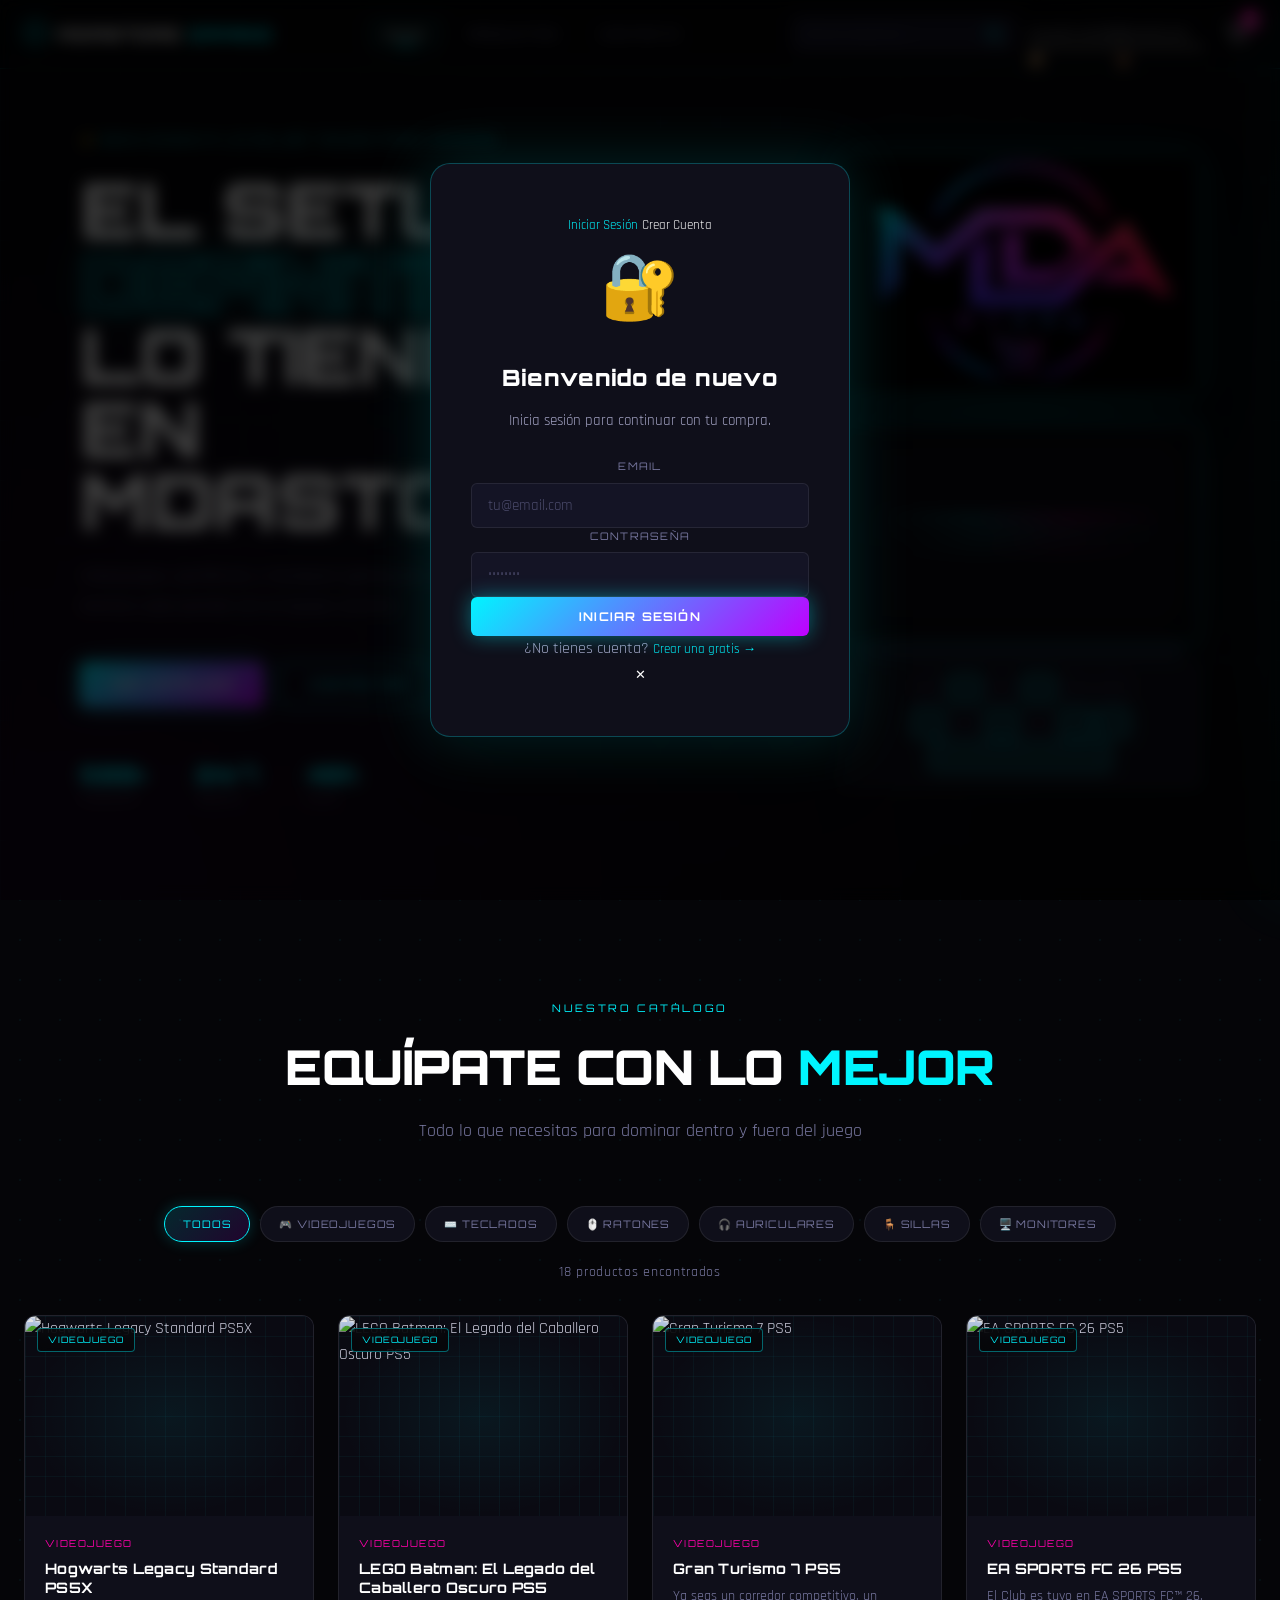
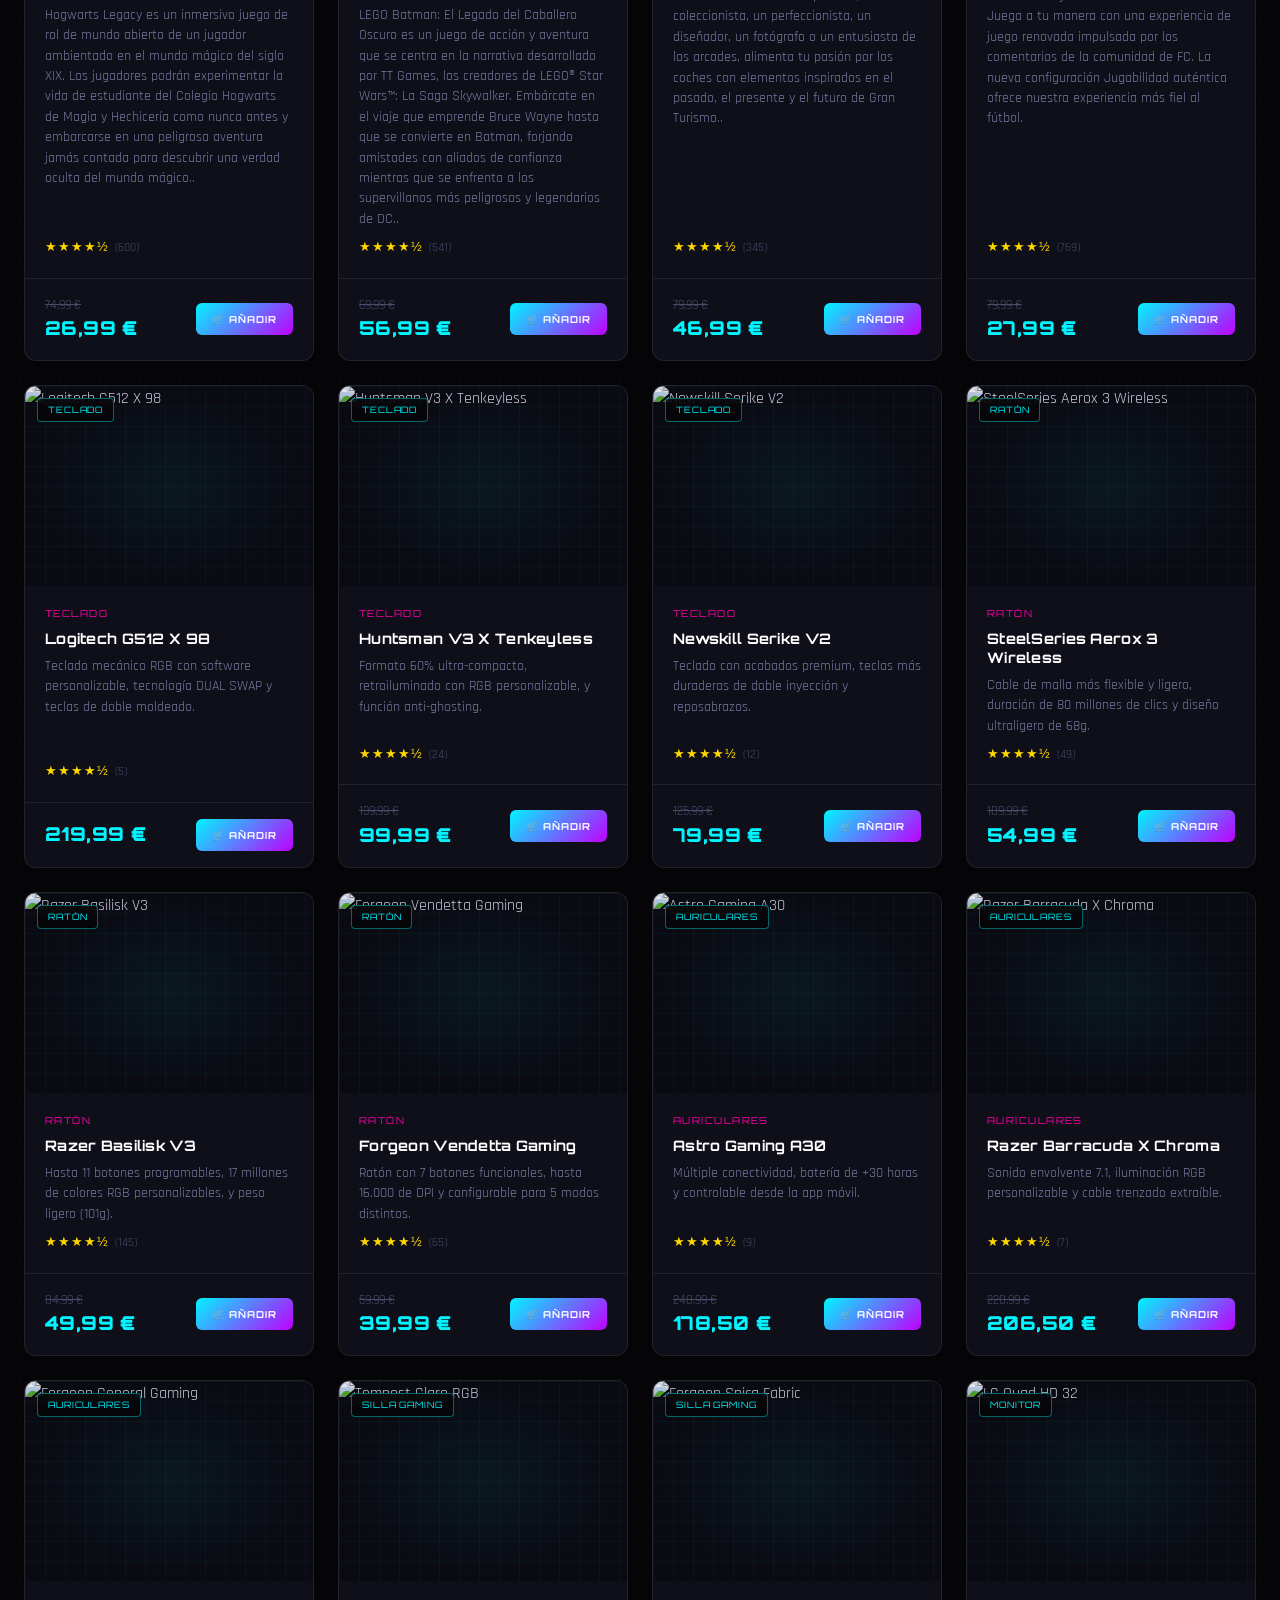
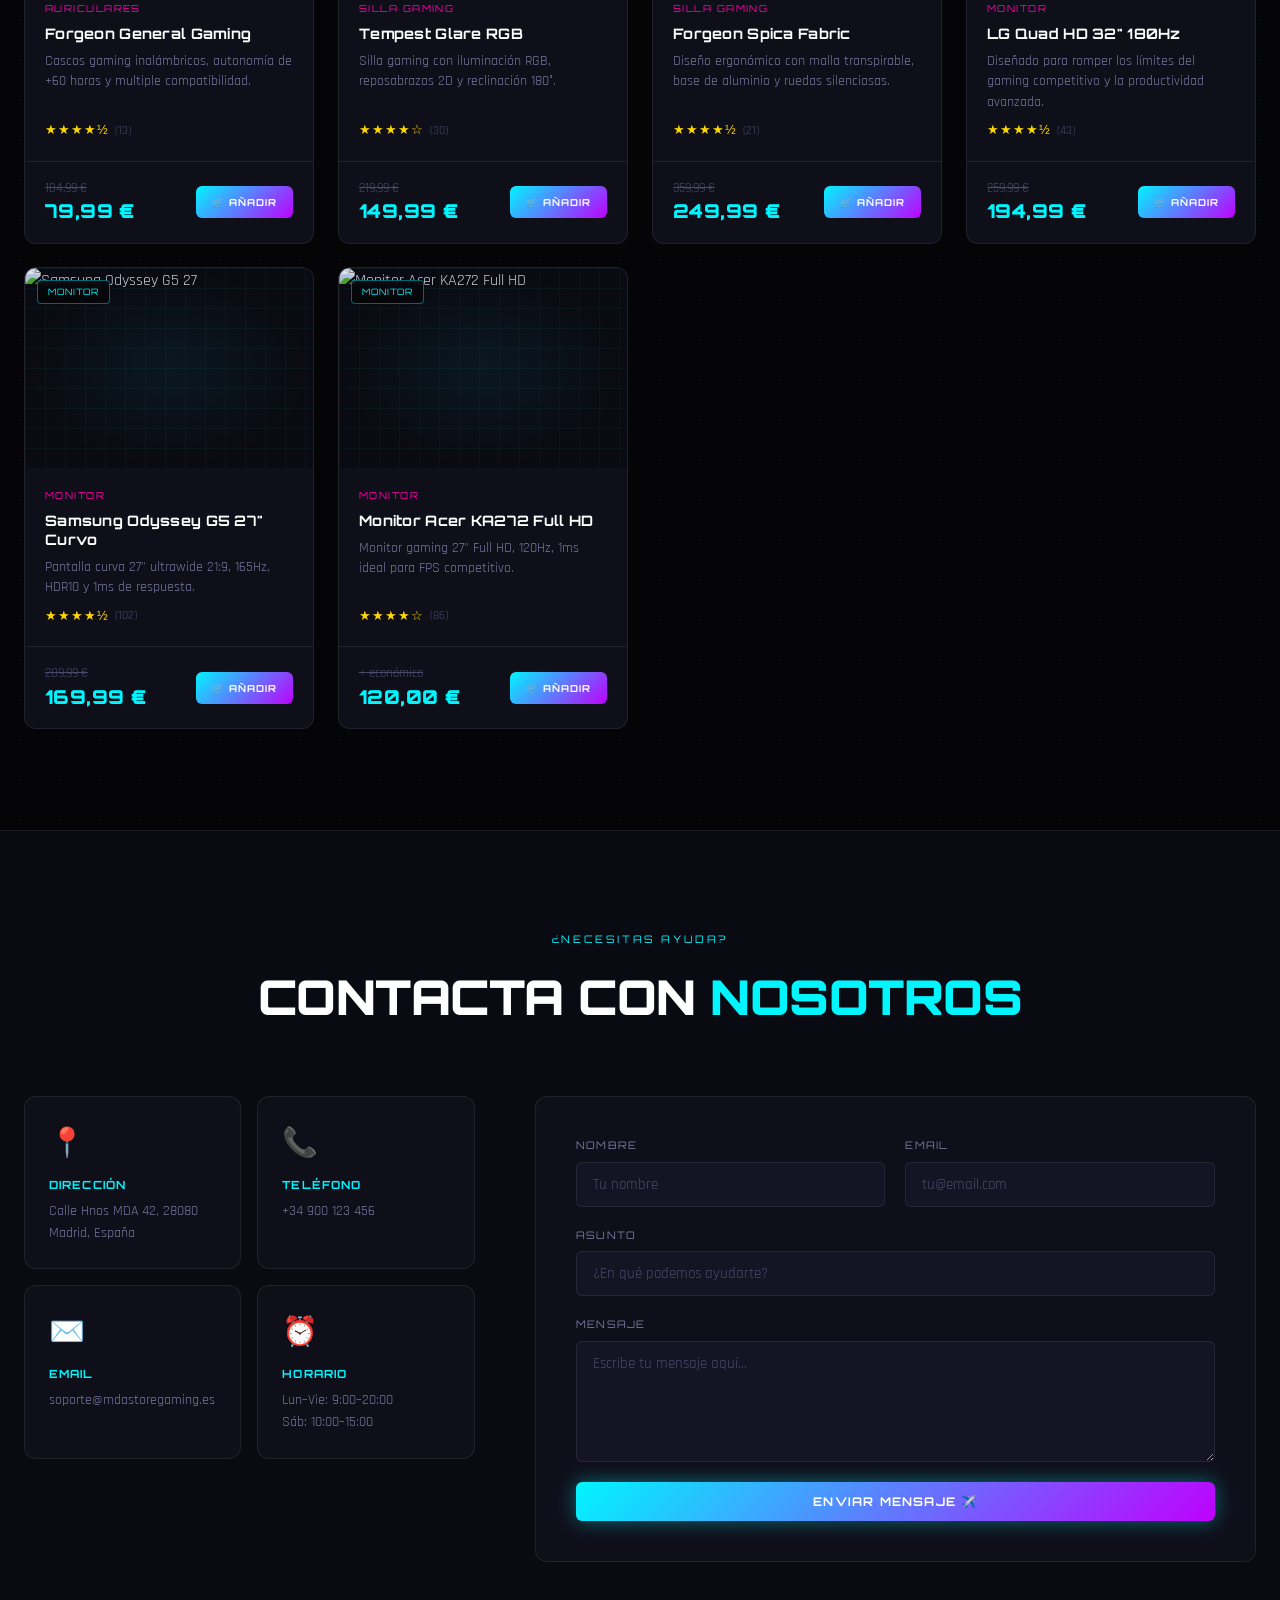
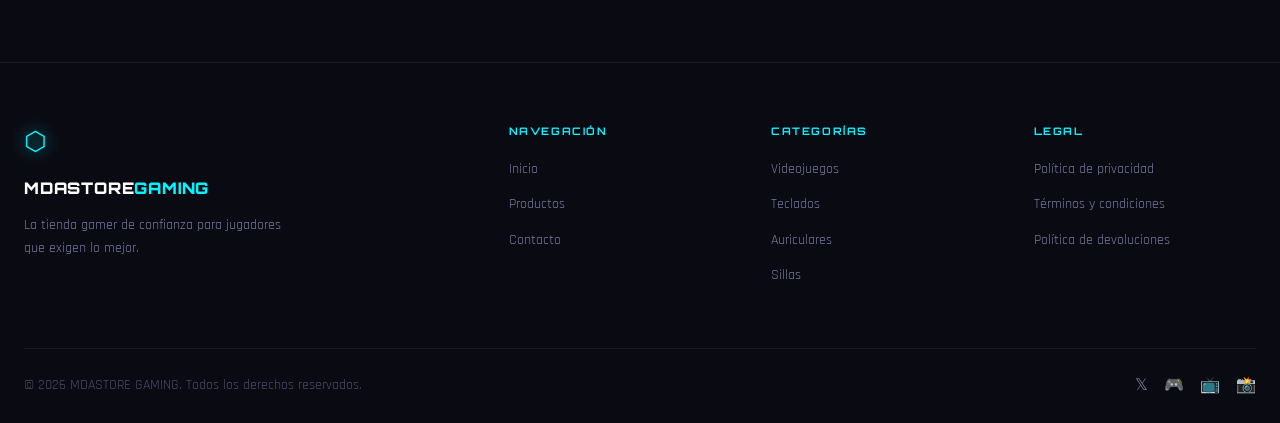
==== index.html @ e682dc51 "renombrar a index.html" ====
<!DOCTYPE html>
<html lang="es">
<head>
  <meta charset="UTF-8" />
  <meta name="viewport" content="width=device-width, initial-scale=1.0" />
  <title>NEXUS GAMING — Tu Tienda Gamer</title>

  <!-- Google Fonts: Orbitron (display) + Rajdhani (body) -->
  <link rel="preconnect" href="https://fonts.googleapis.com" />
  <link rel="preconnect" href="https://fonts.gstatic.com" crossorigin />
  <link href="https://fonts.googleapis.com/css2?family=Orbitron:wght@400;600;700;900&family=Rajdhani:wght@300;400;500;600;700&display=swap" rel="stylesheet" />

  <!-- Hoja de estilos externa -->
  <link rel="stylesheet" href="CODIGO.CSS"
<body>

  <!-- ═══════════════════════════════════════
       HEADER / NAVBAR
  ═══════════════════════════════════════ -->
  <header class="site-header" id="top">
    <nav class="navbar">
      <!-- Logo -->
      <a href="#inicio" class="nav-logo">
        <span class="logo-icon">⬡</span>
        <span class="logo-text">MDASTORE<span class="logo-accent"> GAMING</span></span>
      </a>

      <!-- Links de navegación -->
      <ul class="nav-links" id="navLinks">
        <li><a href="#inicio"    class="nav-link active" data-section="inicio">Inicio</a></li>
        <li><a href="#productos" class="nav-link"        data-section="productos">Productos</a></li>
        <li><a href="#contacto"  class="nav-link"        data-section="contacto">Contacto</a></li>
      </ul>

      <!-- Iconos derecha -->
      <div class="nav-actions">
        <!-- Buscador -->
        <div class="search-wrapper">
          <input type="text" id="searchInput" class="search-input" placeholder="Buscar productos..." />
          <button class="search-btn" aria-label="Buscar">
            <svg width="18" height="18" viewBox="0 0 24 24" fill="none" stroke="currentColor" stroke-width="2">
              <circle cx="11" cy="11" r="8"/><path d="m21 21-4.35-4.35"/>
            </svg>
          </button>
        </div>

        <!-- Carrito -->
         <!-- Botón de Login / Usuario -->
<div class="auth-btn-wrapper" id="authBtnWrapper">
  <button class="btn-auth" id="loginBtn" aria-label="Iniciar sesión">
    <svg width="18" height="18" viewBox="0 0 24 24" fill="none" stroke="currentColor" stroke-width="2">
      <path d="M20 21v-2a4 4 0 0 0-4-4H8a4 4 0 0 0-4 4v2"/>
      <circle cx="12" cy="7" r="4"/>
    </svg>
    <span id="authBtnLabel">Entrar</span>
  </button>
  <div class="user-menu" id="userMenu">
    <div class="user-menu-info">
      <span class="user-menu-name" id="userMenuName">Usuario</span>
      <span class="user-menu-email" id="userMenuEmail">email@email.com</span>
    </div>
    <hr class="user-menu-divider"/>
    <button class="user-menu-item" id="myOrdersBtn">📦 Mis pedidos</button>
    <button class="user-menu-item danger" id="logoutBtn">🚪 Cerrar sesión</button>
  </div>
</div>
        <button class="cart-btn" id="cartToggleBtn" aria-label="Abrir carrito">
          <svg width="22" height="22" viewBox="0 0 24 24" fill="none" stroke="currentColor" stroke-width="2">
            <circle cx="9"  cy="21" r="1"/><circle cx="20" cy="21" r="1"/>
            <path d="M1 1h4l2.68 13.39a2 2 0 0 0 2 1.61h9.72a2 2 0 0 0 2-1.61L23 6H6"/>
          </svg>
          <!-- Contador de ítems -->
          <span class="cart-count" id="cartCount">0</span>
        </button>

        <!-- Hamburger (mobile) -->
        <button class="hamburger" id="hamburgerBtn" aria-label="Menú">
          <span></span><span></span><span></span>
        </button>
      </div>
    </nav>
  </header>

  <!-- ═══════════════════════════════════════
       HERO SECTION
  ═══════════════════════════════════════ -->
  <section class="hero" id="inicio">
    <!-- Partículas decorativas de fondo -->
    <div class="hero-bg-grid"></div>
    <div class="hero-particles" id="heroParticles"></div>

    <div class="hero-content">
      <p class="hero-eyebrow">⚡ Bienvenido a la mejor tienda para gamers</p>
      <h1 class="hero-title">
        EL SETUP<br/>
        <span class="hero-accent">DEFINITIVO</span><br/>
        LO TIENES EN MDASTORE
      </h1>

      <p class="hero-subtitle">
        Videojuegos, periféricos y hardware gaming de última generación.<br/>
        Domina cada partida con el equipo correcto.
      </p>
      <div class="hero-cta-group">
        <a href="#productos" class="btn btn-primary">Ver Catálogo</a>
        <a href="#contacto"  class="btn btn-ghost">Contactar</a>
      </div>
      <!-- Estadísticas rápidas -->
      <div class="hero-stats">
        <div class="stat"><strong>500+</strong><span>Productos</span></div>
        <div class="stat-divider"></div>
        <div class="stat"><strong>24/7</strong><span>Soporte</span></div>
        <div class="stat-divider"></div>
        <div class="stat"><strong>48h</strong><span>Envío</span></div>
      </div>
    </div>

    <!-- Imagen decorativa del héroe -->
    <div class="hero-visual">
      <div class="hero-glow"></div>

      <!-- ── Imagen a la derecha del hero-content ── -->
      <div class="hero-image-wrapper">
        <img
          src="logomarca.png"
          alt="Setup gaming definitivo"
          class="hero-image"
        />
      </div>

      <div class="hero-device">
        <div class="device-screen">
          <div class="screen-line"></div>
          <div class="screen-line"></div>
          <div class="screen-line"></div>
          <div class="screen-scanline"></div>
        </div>
        <div class="device-base"></div>
        <div class="device-keyboard">
          <div class="key-row">
            <span class="key lit"></span><span class="key"></span><span class="key lit"></span>
            <span class="key"></span><span class="key lit"></span><span class="key"></span>
          </div>
          <div class="key-row">
            <span class="key"></span><span class="key lit"></span><span class="key"></span>
            <span class="key lit"></span><span class="key"></span><span class="key lit"></span>
          </div>
          <div class="key-row spacebar">
            <span class="key space lit"></span>
          </div>
        </div>
      </div>
    </div>
  </section>

  <!-- ═══════════════════════════════════════
       SECCIÓN DE PRODUCTOS
  ═══════════════════════════════════════ -->
  <section class="products-section" id="productos">
    <div class="container">
      <!-- Encabezado de sección -->
      <div class="section-header">
        <p class="section-eyebrow">Nuestro Catálogo</p>
        <h2 class="section-title">EQUÍPATE CON LO <span class="accent">MEJOR</span></h2>
        <p class="section-subtitle">Todo lo que necesitas para dominar dentro y fuera del juego</p>
      </div>

      <!-- Filtros de categoría -->
      <div class="filter-bar">
        <button class="filter-btn active" data-filter="all">Todos</button>
        <button class="filter-btn" data-filter="videojuegos">🎮 Videojuegos</button>
        <button class="filter-btn" data-filter="teclados">⌨️ Teclados</button>
        <button class="filter-btn" data-filter="ratones">🖱️ Ratones</button>
        <button class="filter-btn" data-filter="auriculares">🎧 Auriculares</button>
        <button class="filter-btn" data-filter="sillas">🪑 Sillas</button>
        <button class="filter-btn" data-filter="monitores">🖥️ Monitores</button>
      </div>

      <!-- Contador de resultados -->
      <p class="results-count" id="resultsCount"></p>

      <!-- Grid de productos -->
      <div class="products-grid" id="productsGrid">
        <!-- Los productos se generan dinámicamente desde script.js -->
      </div>

      <!-- Sin resultados -->
      <div class="no-results hidden" id="noResults">
        <span class="no-results-icon">🔍</span>
        <p>No se encontraron productos para tu búsqueda.</p>
        <button class="btn btn-ghost" onclick="resetFilters()">Ver todos</button>
      </div>
    </div>
  </section>

  <!-- ═══════════════════════════════════════
       SECCIÓN CONTACTO
  ═══════════════════════════════════════ -->
  <section class="contact-section" id="contacto">
    <div class="container">
      <div class="section-header">
        <p class="section-eyebrow">¿Necesitas ayuda?</p>
        <h2 class="section-title">CONTACTA CON <span class="accent">NOSOTROS</span></h2>
      </div>

      <div class="contact-grid">
        <!-- Información de contacto -->
        <div class="contact-info">
          <div class="contact-card">
            <span class="contact-icon">📍</span>
            <h3>Dirección</h3>
            <p>Calle Hnos MDA 42, 28080 Madrid, España</p>
          </div>
          <div class="contact-card">
            <span class="contact-icon">📞</span>
            <h3>Teléfono</h3>
            <p>+34 900 123 456</p>
          </div>
          <div class="contact-card">
            <span class="contact-icon">✉️</span>
            <h3>Email</h3>
            <p>soporte@mdastoregaming.es</p>
          </div>
          <div class="contact-card">
            <span class="contact-icon">⏰</span>
            <h3>Horario</h3>
            <p>Lun–Vie: 9:00–20:00<br/>Sáb: 10:00–15:00</p>
          </div>
        </div>

        <!-- Formulario de contacto -->
        <div class="contact-form-wrapper">
          <form class="contact-form" id="contactForm" novalidate>
            <div class="form-row">
              <div class="form-group">
                <label for="contactName">Nombre</label>
                <input type="text" id="contactName" placeholder="Tu nombre" required />
              </div>
              <div class="form-group">
                <label for="contactEmail">Email</label>
                <input type="email" id="contactEmail" placeholder="tu@email.com" required />
              </div>
            </div>
            <div class="form-group">
              <label for="contactSubject">Asunto</label>
              <input type="text" id="contactSubject" placeholder="¿En qué podemos ayudarte?" />
            </div>
            <div class="form-group">
              <label for="contactMessage">Mensaje</label>
              <textarea id="contactMessage" rows="5" placeholder="Escribe tu mensaje aquí..." required></textarea>
            </div>
            <button type="submit" class="btn btn-primary btn-full">Enviar Mensaje ✈️</button>
          </form>
        </div>
      </div>
    </div>
  </section>

  <!-- ═══════════════════════════════════════
       FOOTER
  ═══════════════════════════════════════ -->
  <footer class="site-footer">
    <div class="container">
      <div class="footer-grid">
        <div class="footer-brand">
          <span class="logo-icon">⬡</span>
          <span class="logo-text">MDASTORE<span class="logo-accent">GAMING</span></span>
          <p>La tienda gamer de confianza para jugadores que exigen lo mejor.</p>
        </div>
        <div class="footer-links">
          <h4>Navegación</h4>
          <ul>
            <li><a href="#inicio">Inicio</a></li>
            <li><a href="#productos">Productos</a></li>
            <li><a href="#contacto">Contacto</a></li>
          </ul>
        </div>
        <div class="footer-links">
          <h4>Categorías</h4>
          <ul>
            <li><a href="#" onclick="filterByCategory('videojuegos')">Videojuegos</a></li>
            <li><a href="#" onclick="filterByCategory('teclados')">Teclados</a></li>
            <li><a href="#" onclick="filterByCategory('auriculares')">Auriculares</a></li>
            <li><a href="#" onclick="filterByCategory('sillas')">Sillas</a></li>
          </ul>
        </div>
        <div class="footer-links">
          <h4>Legal</h4>
          <ul>
            <li><a href="#">Política de privacidad</a></li>
            <li><a href="#">Términos y condiciones</a></li>
            <li><a href="#">Política de devoluciones</a></li>
          </ul>
        </div>
      </div>
      <div class="footer-bottom">
        <p>© 2026 MDASTORE GAMING. Todos los derechos reservados.</p>
        <div class="footer-socials">
          <a href="#" aria-label="Twitter">𝕏</a>
          <a href="#" aria-label="Discord">🎮</a>
          <a href="#" aria-label="Twitch">📺</a>
          <a href="#" aria-label="Instagram">📸</a>
        </div>
      </div>
    </div>
  </footer>

  <!-- ═══════════════════════════════════════
       PANEL LATERAL DEL CARRITO
  ═══════════════════════════════════════ -->
  <aside class="cart-panel" id="cartPanel" role="dialog" aria-label="Carrito de compra">
    <div class="cart-overlay" id="cartOverlay"></div>
    <div class="cart-drawer">
      <!-- Cabecera del carrito -->
      <div class="cart-header">
        <h2>🛒 Tu Carrito</h2>
        <button class="cart-close" id="cartCloseBtn" aria-label="Cerrar carrito">✕</button>
      </div>

      <!-- Contenido del carrito -->
      <div class="cart-body" id="cartBody">
        <!-- Los ítems se inyectan desde JS -->
      </div>

      <!-- Pie del carrito -->
      <div class="cart-footer" id="cartFooter">
        <div class="cart-total-row">
          <span>Subtotal</span>
          <span id="cartSubtotal">0,00 €</span>
        </div>
        <div class="cart-total-row">
          <span>Envío</span>
          <span id="cartShipping">Gratis</span>
        </div>
        <div class="cart-total-row total">
          <span>TOTAL</span>
          <span id="cartTotal">0,00 €</span>
        </div>
        <button class="btn btn-primary btn-full" id="checkoutBtn">Finalizar Compra 🚀</button>
        <button class="btn btn-danger btn-full" id="clearCartBtn">Vaciar Carrito 🗑️</button>
      </div>

      <!-- Estado vacío -->
      <div class="cart-empty" id="cartEmpty">
        <span class="cart-empty-icon">🛒</span>
        <p>Tu carrito está vacío</p>
        <button class="btn btn-ghost" id="cartGoShopBtn">Ver Productos</button>
      </div>
    </div>
  </aside>

  <!-- ═══════════════════════════════════════
       MODAL DE CONFIRMACIÓN DE COMPRA
  ═══════════════════════════════════════ -->
  <div class="modal-overlay" id="confirmModal" role="dialog" aria-modal="true" aria-label="Compra confirmada">
    <div class="modal">
      <div class="modal-icon">🎉</div>
      <h2 class="modal-title">¡Pedido Confirmado!</h2>
      <p class="modal-text">Tu pedido ha sido procesado correctamente. Recibirás un email de confirmación en breve.</p>
      <div class="modal-order">
        <span>Nº de pedido:</span>
        <strong id="orderNumber">—</strong>
      </div>
      <div class="modal-total-display">
        <span>Total pagado:</span>
        <strong id="modalTotal">0,00 €</strong>
      </div>
      <button class="btn btn-primary btn-full" id="modalCloseBtn">Volver a la Tienda</button>
    </div>
  </div>

  <!-- ═══════════════════════════════════════
       TOAST / NOTIFICACIÓN
  ═══════════════════════════════════════ -->
  <div class="toast-container" id="toastContainer" aria-live="polite"></div>

  <!-- Script externo -->
  <script src="CODIGO.JS"></script>
  <!-- MODAL DE LOGIN / REGISTRO -->
<div class="modal-overlay" id="authModal" role="dialog" aria-modal="true">
  <div class="modal modal-auth">

    <div class="auth-tabs">
      <button class="auth-tab active" id="tabLogin" data-tab="login">Iniciar Sesión</button>
      <button class="auth-tab" id="tabRegister" data-tab="register">Crear Cuenta</button>
    </div>

    <!-- Panel Login -->
    <div class="auth-panel" id="panelLogin">
      <div class="modal-icon">🔐</div>
      <h2 class="modal-title">Bienvenido de nuevo</h2>
      <p class="modal-text">Inicia sesión para continuar con tu compra.</p>
      <form id="loginForm" class="auth-form" novalidate>
        <div class="form-group">
          <label for="loginEmail">Email</label>
          <input type="email" id="loginEmail" placeholder="tu@email.com" required/>
        </div>
        <div class="form-group">
          <label for="loginPassword">Contraseña</label>
          <input type="password" id="loginPassword" placeholder="••••••••" required/>
        </div>
        <p class="auth-error hidden" id="loginError"></p>
        <button type="submit" class="btn btn-primary btn-full" id="loginSubmitBtn">
          Iniciar Sesión
        </button>
      </form>
      <p class="auth-switch">
        ¿No tienes cuenta?
        <button class="auth-switch-btn" data-goto="register">Crear una gratis →</button>
      </p>
    </div>

    <!-- Panel Registro -->
    <div class="auth-panel hidden" id="panelRegister">
      <div class="modal-icon">🎮</div>
      <h2 class="modal-title">Únete a NexusGaming</h2>
      <p class="modal-text">Crea tu cuenta y recibe un email de bienvenida.</p>
      <form id="registerForm" class="auth-form" novalidate>
        <div class="form-group">
          <label for="regName">Nombre</label>
          <input type="text" id="regName" placeholder="Tu nombre" required/>
        </div>
        <div class="form-group">
          <label for="regEmail">Email</label>
          <input type="email" id="regEmail" placeholder="tu@email.com" required/>
        </div>
        <div class="form-group">
          <label for="regPassword">Contraseña <small>(mín. 6 caracteres)</small></label>
          <input type="password" id="regPassword" placeholder="••••••••" required/>
        </div>
        <p class="auth-error hidden" id="registerError"></p>
        <button type="submit" class="btn btn-primary btn-full" id="registerSubmitBtn">
          Crear Cuenta
        </button>
      </form>
      <p class="auth-switch">
        ¿Ya tienes cuenta?
        <button class="auth-switch-btn" data-goto="login">Iniciar sesión →</button>
      </p>
    </div>

    <button class="modal-x-close" id="authModalClose" aria-label="Cerrar">✕</button>
  </div>
</div>
</body>
</html>
---- CODIGO.CSS ----
/* =====================================================
   NEXUS GAMING — styles.css
   Temática: Cyberpunk/Gaming oscuro con neón cian/magenta
   ===================================================== */

/* ─── 1. VARIABLES CSS ─────────────────────────────── */
:root {
  /* Paleta de colores */
  --bg-void:       #050508;
  --bg-deep:       #0a0a12;
  --bg-card:       #0f0f1a;
  --bg-elevated:   #141425;
  --bg-hover:      #1a1a2e;

  --neon-cyan:     #00f5ff;
  --neon-magenta:  #ff00aa;
  --neon-green:    #39ff14;
  --neon-orange:   #ff6b00;
  --neon-purple:   #bf00ff;

  --accent-primary: var(--neon-cyan);
  --accent-secondary: var(--neon-magenta);

  --text-bright:   #ffffff;
  --text-primary:  #e0e0f0;
  --text-muted:    #7878a0;
  --text-dim:      #4a4a6a;

  --border-glow:   rgba(0, 245, 255, 0.25);
  --border-subtle: rgba(255, 255, 255, 0.08);

  /* Tipografía */
  --font-display: 'Orbitron', monospace;
  --font-body:    'Rajdhani', sans-serif;

  /* Sombras de neón */
  --glow-cyan:    0 0 10px rgba(0,245,255,0.7), 0 0 30px rgba(0,245,255,0.3), 0 0 60px rgba(0,245,255,0.1);
  --glow-magenta: 0 0 10px rgba(255,0,170,0.7), 0 0 30px rgba(255,0,170,0.3);
  --glow-card:    0 8px 32px rgba(0,0,0,0.6), 0 0 0 1px var(--border-subtle);

  /* Transiciones */
  --transition-fast:   0.15s ease;
  --transition-normal: 0.3s ease;
  --transition-slow:   0.5s ease;

  /* Espaciado */
  --radius-sm:  6px;
  --radius-md:  12px;
  --radius-lg:  20px;
  --radius-xl:  32px;
}

/* ─── 2. RESET & BASE ──────────────────────────────── */
*, *::before, *::after { box-sizing: border-box; margin: 0; padding: 0; }

html {
  scroll-behavior: smooth;
  font-size: 16px;
}

body {
  background-color: var(--bg-void);
  color: var(--text-primary);
  font-family: var(--font-body);
  font-size: 1rem;
  line-height: 1.6;
  overflow-x: hidden;
  /* Patrón de puntos muy sutil */
  background-image: radial-gradient(circle, rgba(0,245,255,0.04) 1px, transparent 1px);
  background-size: 40px 40px;
}

a { color: inherit; text-decoration: none; }
ul { list-style: none; }
img { max-width: 100%; display: block; }
button, input, textarea { font-family: var(--font-body); }
button { cursor: pointer; border: none; background: none; }

/* Scrollbar personalizada */
::-webkit-scrollbar { width: 6px; }
::-webkit-scrollbar-track { background: var(--bg-deep); }
::-webkit-scrollbar-thumb { background: var(--accent-primary); border-radius: 3px; }

/* Selección de texto */
::selection { background: rgba(0,245,255,0.3); color: #fff; }

/* ─── 3. UTILIDADES ────────────────────────────────── */
.container {
  max-width: 1280px;
  margin: 0 auto;
  padding: 0 24px;
}

.accent      { color: var(--accent-primary); }
.hidden      { display: none !important; }

/* ─── 4. BOTONES ───────────────────────────────────── */
.btn {
  display: inline-flex;
  align-items: center;
  justify-content: center;
  gap: 8px;
  padding: 12px 28px;
  border-radius: var(--radius-sm);
  font-family: var(--font-display);
  font-size: 0.75rem;
  font-weight: 700;
  letter-spacing: 0.1em;
  text-transform: uppercase;
  transition: all var(--transition-normal);
  position: relative;
  overflow: hidden;
  white-space: nowrap;
}

/* Efecto shimmer al hover */
.btn::before {
  content: '';
  position: absolute;
  inset: 0;
  background: linear-gradient(90deg, transparent, rgba(255,255,255,0.1), transparent);
  transform: translateX(-100%);
  transition: transform 0.5s ease;
}
.btn:hover::before { transform: translateX(100%); }

.btn-primary {
  background: linear-gradient(135deg, var(--neon-cyan), var(--neon-purple));
  color: #fff;
  box-shadow: 0 0 20px rgba(0,245,255,0.4);
}
.btn-primary:hover {
  transform: translateY(-2px);
  box-shadow: 0 0 30px rgba(0,245,255,0.7), 0 8px 20px rgba(0,0,0,0.4);
}
.btn-primary:active { transform: translateY(0); }

.btn-ghost {
  background: transparent;
  color: var(--neon-cyan);
  border: 1px solid var(--neon-cyan);
  box-shadow: inset 0 0 10px rgba(0,245,255,0.05);
}
.btn-ghost:hover {
  background: rgba(0,245,255,0.08);
  box-shadow: 0 0 20px rgba(0,245,255,0.3), inset 0 0 20px rgba(0,245,255,0.05);
  transform: translateY(-2px);
}

.btn-danger {
  background: transparent;
  color: var(--neon-magenta);
  border: 1px solid var(--neon-magenta);
}
.btn-danger:hover {
  background: rgba(255,0,170,0.1);
  box-shadow: 0 0 20px rgba(255,0,170,0.3);
}

.btn-full { width: 100%; }

/* Botón pequeño (en tarjetas) */
.btn-sm { padding: 8px 16px; font-size: 0.65rem; }

/* Botón icono */
.btn-icon {
  padding: 8px;
  border-radius: var(--radius-sm);
  display: inline-flex;
  align-items: center;
  justify-content: center;
  transition: all var(--transition-fast);
}

/* ─── 5. HEADER / NAVBAR ───────────────────────────── */
.site-header {
  position: fixed;
  top: 0; left: 0; right: 0;
  z-index: 1000;
  background: rgba(5, 5, 8, 0.85);
  backdrop-filter: blur(20px);
  border-bottom: 1px solid var(--border-glow);
  transition: all var(--transition-normal);
}

.site-header.scrolled {
  background: rgba(5, 5, 8, 0.97);
  box-shadow: 0 4px 30px rgba(0,245,255,0.1);
}

.navbar {
  max-width: 1280px;
  margin: 0 auto;
  padding: 0 24px;
  height: 68px;
  display: flex;
  align-items: center;
  justify-content: space-between;
  gap: 24px;
}

/* Logo */
.nav-logo {
  display: flex;
  align-items: center;
  gap: 10px;
  flex-shrink: 0;
}

.logo-icon {
  font-size: 1.6rem;
  color: var(--neon-cyan);
  filter: drop-shadow(0 0 8px var(--neon-cyan));
  animation: spin-hex 8s linear infinite;
}

@keyframes spin-hex {
  from { filter: drop-shadow(0 0 8px var(--neon-cyan)); }
  50%  { filter: drop-shadow(0 0 14px var(--neon-magenta)); color: var(--neon-magenta); }
  to   { filter: drop-shadow(0 0 8px var(--neon-cyan)); }
}

.logo-text {
  font-family: var(--font-display);
  font-size: 1.1rem;
  font-weight: 900;
  letter-spacing: 0.05em;
  color: var(--text-bright);
}
.logo-accent { color: var(--neon-cyan); }

/* Nav links */
.nav-links {
  display: flex;
  align-items: center;
  gap: 8px;
  flex: 1;
  justify-content: center;
}

.nav-link {
  font-family: var(--font-display);
  font-size: 0.65rem;
  font-weight: 600;
  letter-spacing: 0.12em;
  text-transform: uppercase;
  color: var(--text-muted);
  padding: 8px 16px;
  border-radius: var(--radius-sm);
  border: 1px solid transparent;
  transition: all var(--transition-normal);
  position: relative;
}

.nav-link::after {
  content: '';
  position: absolute;
  bottom: 4px; left: 50%;
  transform: translateX(-50%) scaleX(0);
  width: 20px; height: 2px;
  background: var(--neon-cyan);
  box-shadow: var(--glow-cyan);
  border-radius: 1px;
  transition: transform var(--transition-normal);
}

.nav-link:hover,
.nav-link.active {
  color: var(--text-bright);
  border-color: var(--border-glow);
  background: rgba(0,245,255,0.05);
}

.nav-link:hover::after,
.nav-link.active::after { transform: translateX(-50%) scaleX(1); }

/* Nav actions */
.nav-actions {
  display: flex;
  align-items: center;
  gap: 12px;
  flex-shrink: 0;
}

/* Buscador en navbar */
.search-wrapper {
  display: flex;
  align-items: center;
  background: var(--bg-elevated);
  border: 1px solid var(--border-subtle);
  border-radius: var(--radius-sm);
  overflow: hidden;
  transition: border-color var(--transition-fast);
}
.search-wrapper:focus-within { border-color: var(--neon-cyan); box-shadow: 0 0 10px rgba(0,245,255,0.2); }

.search-input {
  background: none;
  border: none;
  outline: none;
  color: var(--text-primary);
  font-size: 0.85rem;
  padding: 8px 12px;
  width: 180px;
  transition: width var(--transition-normal);
}
.search-input::placeholder { color: var(--text-dim); }
.search-input:focus { width: 220px; }

.search-btn {
  padding: 8px 12px;
  color: var(--neon-cyan);
  display: flex;
  align-items: center;
  transition: color var(--transition-fast);
}
.search-btn:hover { color: var(--text-bright); }

/* Botón del carrito */
.cart-btn {
  position: relative;
  color: var(--text-primary);
  padding: 8px;
  border-radius: var(--radius-sm);
  display: flex;
  align-items: center;
  justify-content: center;
  transition: all var(--transition-fast);
  border: 1px solid transparent;
}
.cart-btn:hover {
  color: var(--neon-cyan);
  border-color: var(--border-glow);
  background: rgba(0,245,255,0.05);
  box-shadow: 0 0 15px rgba(0,245,255,0.2);
}

.cart-count {
  position: absolute;
  top: -4px; right: -4px;
  background: var(--neon-magenta);
  color: #fff;
  font-family: var(--font-display);
  font-size: 0.6rem;
  font-weight: 700;
  min-width: 18px;
  height: 18px;
  border-radius: 9px;
  display: flex;
  align-items: center;
  justify-content: center;
  padding: 0 4px;
  box-shadow: 0 0 8px rgba(255,0,170,0.8);
  transition: transform var(--transition-fast);
}
.cart-count.bump { animation: bump 0.3s ease; }
@keyframes bump {
  0%   { transform: scale(1); }
  50%  { transform: scale(1.4); }
  100% { transform: scale(1); }
}

/* Hamburger */
.hamburger {
  display: none;
  flex-direction: column;
  gap: 5px;
  padding: 8px;
}
.hamburger span {
  display: block;
  width: 22px;
  height: 2px;
  background: var(--text-primary);
  border-radius: 1px;
  transition: all var(--transition-normal);
}
.hamburger.open span:nth-child(1) { transform: rotate(45deg) translate(5px, 5px); }
.hamburger.open span:nth-child(2) { opacity: 0; }
.hamburger.open span:nth-child(3) { transform: rotate(-45deg) translate(5px, -5px); }

/* ─── 6. HERO SECTION ──────────────────────────────── */
.hero {
  min-height: 100vh;
  display: flex;
  align-items: center;
  justify-content: space-between;
  gap: 40px;
  padding: 120px 80px 80px;
  position: relative;
  overflow: hidden;
}

/* Grid de fondo */
.hero-bg-grid {
  position: absolute;
  inset: 0;
  background-image:
    linear-gradient(rgba(0,245,255,0.04) 1px, transparent 1px),
    linear-gradient(90deg, rgba(0,245,255,0.04) 1px, transparent 1px);
  background-size: 60px 60px;
  pointer-events: none;
}

/* Gradiente vignette */
.hero::before {
  content: '';
  position: absolute;
  inset: 0;
  background: radial-gradient(ellipse at 60% 50%, rgba(0,50,80,0.15) 0%, transparent 70%),
              radial-gradient(ellipse at 0% 100%, rgba(191,0,255,0.08) 0%, transparent 60%);
  pointer-events: none;
}

/* Partículas */
.hero-particles {
  position: absolute;
  inset: 0;
  pointer-events: none;
}
.particle {
  position: absolute;
  width: 3px;
  height: 3px;
  border-radius: 50%;
  background: var(--neon-cyan);
  opacity: 0;
  animation: float-particle var(--dur, 6s) var(--delay, 0s) infinite ease-in-out;
}
@keyframes float-particle {
  0%   { opacity: 0; transform: translateY(0) scale(1); }
  20%  { opacity: 0.8; }
  80%  { opacity: 0.4; }
  100% { opacity: 0; transform: translateY(-120px) scale(0.3); }
}

/* Contenido del héroe */
.hero-content {
  position: relative;
  z-index: 2;
  max-width: 580px;
}

.hero-eyebrow {
  font-family: var(--font-display);
  font-size: 0.7rem;
  letter-spacing: 0.2em;
  color: var(--neon-cyan);
  text-transform: uppercase;
  margin-bottom: 24px;
  animation: fade-up 0.8s ease both;
}

.hero-title {
  font-family: var(--font-display);
  font-size: clamp(2.5rem, 6vw, 5rem);
  font-weight: 900;
  line-height: 0.95;
  letter-spacing: -0.01em;
  color: var(--text-bright);
  margin-bottom: 24px;
  animation: fade-up 0.8s 0.1s ease both;
}

.hero-accent {
  color: transparent;
  -webkit-text-stroke: 2px var(--neon-cyan);
  filter: drop-shadow(0 0 20px rgba(0,245,255,0.6));
}

.hero-subtitle {
  font-size: 1.1rem;
  color: var(--text-muted);
  margin-bottom: 40px;
  line-height: 1.7;
  animation: fade-up 0.8s 0.2s ease both;
}

.hero-cta-group {
  display: flex;
  gap: 16px;
  flex-wrap: wrap;
  margin-bottom: 56px;
  animation: fade-up 0.8s 0.3s ease both;
}

.hero-stats {
  display: flex;
  align-items: center;
  gap: 24px;
  animation: fade-up 0.8s 0.4s ease both;
}

.stat {
  display: flex;
  flex-direction: column;
  gap: 2px;
}
.stat strong {
  font-family: var(--font-display);
  font-size: 1.4rem;
  font-weight: 900;
  color: var(--neon-cyan);
  line-height: 1;
}
.stat span {
  font-size: 0.8rem;
  color: var(--text-muted);
  letter-spacing: 0.05em;
}
.stat-divider {
  width: 1px; height: 40px;
  background: var(--border-subtle);
}

/* Visual decorativo del héroe */
.hero-visual {
  position: relative;
  flex-shrink: 0;
  animation: fade-up 0.8s 0.2s ease both;
}

.hero-glow {
  position: absolute;
  top: 50%; left: 50%;
  transform: translate(-50%, -50%);
  width: 400px; height: 400px;
  background: radial-gradient(circle, rgba(0,245,255,0.15) 0%, transparent 70%);
  border-radius: 50%;
  pointer-events: none;
}

.hero-device {
  position: relative;
  z-index: 2;
  width: 360px;
}

.device-screen {
  background: var(--bg-deep);
  border: 2px solid rgba(0,245,255,0.3);
  border-radius: 8px 8px 0 0;
  height: 220px;
  display: flex;
  flex-direction: column;
  justify-content: center;
  align-items: center;
  gap: 12px;
  padding: 30px;
  box-shadow: 0 0 30px rgba(0,245,255,0.1), inset 0 0 40px rgba(0,0,0,0.8);
  overflow: hidden;
  position: relative;
}

.screen-line {
  width: 100%;
  height: 3px;
  border-radius: 2px;
  background: linear-gradient(90deg, transparent, var(--neon-cyan), var(--neon-magenta), transparent);
  opacity: 0.7;
  animation: scan 2.5s ease-in-out infinite;
}
.screen-line:nth-child(2) { animation-delay: 0.4s; width: 70%; opacity: 0.4; }
.screen-line:nth-child(3) { animation-delay: 0.8s; width: 85%; opacity: 0.3; }

@keyframes scan {
  0%, 100% { transform: scaleX(1); opacity: 0.7; }
  50%       { transform: scaleX(0.6); opacity: 0.3; }
}

.screen-scanline {
  position: absolute;
  left: 0; right: 0;
  height: 2px;
  background: linear-gradient(90deg, transparent, rgba(0,245,255,0.4), transparent);
  animation: scanline-move 3s linear infinite;
}
@keyframes scanline-move {
  0%   { top: 0; }
  100% { top: 100%; }
}

.device-base {
  width: 90%;
  height: 16px;
  margin: 0 auto;
  background: var(--bg-elevated);
  border: 1px solid rgba(0,245,255,0.2);
  border-top: none;
}

.device-keyboard {
  display: flex;
  flex-direction: column;
  gap: 6px;
  padding: 16px;
  background: var(--bg-card);
  border: 1px solid rgba(0,245,255,0.15);
  border-top: none;
  border-radius: 0 0 8px 8px;
}

.key-row {
  display: flex;
  gap: 5px;
  justify-content: center;
}
.key {
  width: 32px; height: 28px;
  border-radius: 4px;
  background: var(--bg-elevated);
  border: 1px solid var(--border-subtle);
  transition: all 0.5s ease;
}
.key.lit {
  background: rgba(0,245,255,0.15);
  border-color: rgba(0,245,255,0.5);
  box-shadow: 0 0 8px rgba(0,245,255,0.4), inset 0 0 5px rgba(0,245,255,0.2);
  animation: key-pulse 1.5s ease-in-out infinite;
}
.key.spacebar .key.space {
  width: 140px;
}
.key.space {
  width: 180px; height: 28px;
  border-radius: 4px;
}

@keyframes key-pulse {
  0%, 100% { box-shadow: 0 0 8px rgba(0,245,255,0.4), inset 0 0 5px rgba(0,245,255,0.2); }
  50%       { box-shadow: 0 0 15px rgba(0,245,255,0.8), inset 0 0 10px rgba(0,245,255,0.4); }
}

/* Animación de entrada */
@keyframes fade-up {
  from { opacity: 0; transform: translateY(24px); }
  to   { opacity: 1; transform: translateY(0); }
}

/* ─── 7. SECCIÓN DE PRODUCTOS ──────────────────────── */
.products-section {
  padding: 100px 0;
  position: relative;
}

/* Encabezado de sección */
.section-header {
  text-align: center;
  margin-bottom: 60px;
}

.section-eyebrow {
  font-family: var(--font-display);
  font-size: 0.65rem;
  letter-spacing: 0.25em;
  color: var(--neon-cyan);
  text-transform: uppercase;
  margin-bottom: 12px;
}

.section-title {
  font-family: var(--font-display);
  font-size: clamp(1.8rem, 4vw, 3rem);
  font-weight: 900;
  color: var(--text-bright);
  letter-spacing: -0.01em;
  margin-bottom: 12px;
}

.section-subtitle {
  color: var(--text-muted);
  font-size: 1.1rem;
  max-width: 500px;
  margin: 0 auto;
}

/* Filtros */
.filter-bar {
  display: flex;
  gap: 10px;
  flex-wrap: wrap;
  justify-content: center;
  margin-bottom: 20px;
}

.filter-btn {
  font-family: var(--font-display);
  font-size: 0.65rem;
  letter-spacing: 0.08em;
  text-transform: uppercase;
  padding: 10px 18px;
  border-radius: var(--radius-xl);
  border: 1px solid var(--border-subtle);
  color: var(--text-muted);
  background: var(--bg-card);
  transition: all var(--transition-normal);
  cursor: pointer;
}

.filter-btn:hover {
  border-color: rgba(0,245,255,0.4);
  color: var(--text-primary);
  background: var(--bg-elevated);
}

.filter-btn.active {
  background: linear-gradient(135deg, rgba(0,245,255,0.15), rgba(191,0,255,0.15));
  border-color: var(--neon-cyan);
  color: var(--neon-cyan);
  box-shadow: 0 0 15px rgba(0,245,255,0.2);
}

.results-count {
  text-align: center;
  color: var(--text-muted);
  font-size: 0.85rem;
  margin-bottom: 32px;
  letter-spacing: 0.05em;
}

/* Grid de productos */
.products-grid {
  display: grid;
  grid-template-columns: repeat(auto-fill, minmax(270px, 1fr));
  gap: 24px;
}

/* Tarjeta de producto */
.product-card {
  background: var(--bg-card);
  border: 1px solid var(--border-subtle);
  border-radius: var(--radius-md);
  overflow: hidden;
  display: flex;
  flex-direction: column;
  transition: all var(--transition-normal);
  animation: card-in 0.4s ease both;
  position: relative;
}

@keyframes card-in {
  from { opacity: 0; transform: translateY(20px) scale(0.97); }
  to   { opacity: 1; transform: translateY(0) scale(1); }
}

.product-card:hover {
  border-color: rgba(0,245,255,0.35);
  box-shadow: 0 0 30px rgba(0,245,255,0.08), 0 20px 40px rgba(0,0,0,0.5);
  transform: translateY(-4px);
}

/* Badge de categoría en la tarjeta */
.product-badge {
  position: absolute;
  top: 12px; left: 12px;
  z-index: 3;
  font-family: var(--font-display);
  font-size: 0.55rem;
  letter-spacing: 0.1em;
  text-transform: uppercase;
  padding: 4px 10px;
  border-radius: 4px;
  background: rgba(5,5,8,0.8);
  border: 1px solid rgba(0,245,255,0.4);
  color: var(--neon-cyan);
  backdrop-filter: blur(6px);
}

/* Contenedor de imagen */
.product-image-wrapper {
  position: relative;
  height: 200px;
  overflow: hidden;
  background: var(--bg-deep);
  display: flex;
  align-items: center;
  justify-content: center;
}

/* Imagen real del producto en tarjeta */
.product-img {
  width: 100%;
  height: 100%;
  object-fit: cover;
  object-position: center;
  transition: transform var(--transition-slow), filter var(--transition-normal);
  filter: brightness(0.9) saturate(1.1);
  display: block;
}
.product-card:hover .product-img {
  transform: scale(1.07);
  filter: brightness(1.05) saturate(1.25);
}

/* Fondo de la imagen con gradiente */
.product-image-wrapper::before {
  content: '';
  position: absolute;
  inset: 0;
  background: radial-gradient(ellipse at center, rgba(0,245,255,0.06) 0%, transparent 70%);
}

/* Grid lines decorativas en la imagen */
.product-image-wrapper::after {
  content: '';
  position: absolute;
  inset: 0;
  background-image:
    linear-gradient(rgba(0,245,255,0.04) 1px, transparent 1px),
    linear-gradient(90deg, rgba(0,245,255,0.04) 1px, transparent 1px);
  background-size: 20px 20px;
}

/* Overlay al hover */
.product-image-overlay {
  position: absolute;
  inset: 0;
  background: rgba(0,0,0,0.5);
  display: flex;
  align-items: center;
  justify-content: center;
  opacity: 0;
  transition: opacity var(--transition-normal);
  z-index: 5;
}
.product-card:hover .product-image-overlay { opacity: 1; }

.quick-add-btn {
  background: var(--neon-cyan);
  color: var(--bg-void);
  font-family: var(--font-display);
  font-size: 0.6rem;
  font-weight: 700;
  letter-spacing: 0.1em;
  text-transform: uppercase;
  padding: 10px 20px;
  border-radius: var(--radius-sm);
  transform: translateY(8px);
  transition: transform var(--transition-normal);
}
.product-card:hover .quick-add-btn {
  transform: translateY(0);
}

/* Cuerpo de la tarjeta */
.product-body {
  padding: 20px;
  flex: 1;
  display: flex;
  flex-direction: column;
  gap: 8px;
}

.product-category-label {
  font-family: var(--font-display);
  font-size: 0.6rem;
  letter-spacing: 0.15em;
  text-transform: uppercase;
  color: var(--neon-magenta);
}

.product-name {
  font-family: var(--font-display);
  font-size: 0.9rem;
  font-weight: 700;
  color: var(--text-bright);
  letter-spacing: 0.02em;
  line-height: 1.3;
}

.product-description {
  font-size: 0.85rem;
  color: var(--text-muted);
  line-height: 1.5;
  flex: 1;
}

/* Rating */
.product-rating {
  display: flex;
  align-items: center;
  gap: 6px;
}
.stars { color: #ffd700; font-size: 0.8rem; letter-spacing: 1px; }
.rating-count { font-size: 0.75rem; color: var(--text-dim); }

/* Precio y acción */
.product-footer {
  display: flex;
  align-items: center;
  justify-content: space-between;
  padding: 16px 20px;
  border-top: 1px solid var(--border-subtle);
  gap: 12px;
}

.product-price {
  font-family: var(--font-display);
  font-size: 1.2rem;
  font-weight: 900;
  color: var(--neon-cyan);
  letter-spacing: 0.02em;
}

.product-price-old {
  font-size: 0.8rem;
  color: var(--text-dim);
  text-decoration: line-through;
  display: block;
  margin-bottom: -2px;
}

.add-cart-btn {
  background: linear-gradient(135deg, var(--neon-cyan), var(--neon-purple));
  color: #fff;
  font-family: var(--font-display);
  font-size: 0.6rem;
  font-weight: 700;
  letter-spacing: 0.1em;
  text-transform: uppercase;
  padding: 10px 16px;
  border-radius: var(--radius-sm);
  display: flex;
  align-items: center;
  gap: 6px;
  transition: all var(--transition-normal);
  white-space: nowrap;
}
.add-cart-btn:hover {
  transform: translateY(-2px);
  box-shadow: 0 0 20px rgba(0,245,255,0.5);
}
.add-cart-btn:active { transform: scale(0.95); }
.add-cart-btn.added {
  background: linear-gradient(135deg, var(--neon-green), #00b800);
  animation: added-pulse 0.4s ease;
}
@keyframes added-pulse {
  0%, 100% { transform: scale(1); }
  50%       { transform: scale(0.95); }
}

/* Sin resultados */
.no-results {
  text-align: center;
  padding: 80px 20px;
  color: var(--text-muted);
}
.no-results-icon { font-size: 4rem; display: block; margin-bottom: 16px; }
.no-results p { font-size: 1.1rem; margin-bottom: 24px; }

/* ─── 8. SECCIÓN CONTACTO ──────────────────────────── */
.contact-section {
  padding: 100px 0;
  background: var(--bg-deep);
  border-top: 1px solid var(--border-subtle);
  border-bottom: 1px solid var(--border-subtle);
}

.contact-grid {
  display: grid;
  grid-template-columns: 1fr 1.6fr;
  gap: 60px;
  align-items: start;
}

.contact-info {
  display: grid;
  grid-template-columns: 1fr 1fr;
  gap: 16px;
}

.contact-card {
  background: var(--bg-card);
  border: 1px solid var(--border-subtle);
  border-radius: var(--radius-md);
  padding: 24px;
  transition: all var(--transition-normal);
}
.contact-card:hover {
  border-color: rgba(0,245,255,0.3);
  box-shadow: 0 0 20px rgba(0,245,255,0.05);
  transform: translateY(-2px);
}

.contact-icon { font-size: 1.8rem; display: block; margin-bottom: 10px; }
.contact-card h3 {
  font-family: var(--font-display);
  font-size: 0.7rem;
  letter-spacing: 0.1em;
  text-transform: uppercase;
  color: var(--neon-cyan);
  margin-bottom: 6px;
}
.contact-card p { font-size: 0.9rem; color: var(--text-muted); line-height: 1.5; }

/* Formulario */
.contact-form-wrapper {
  background: var(--bg-card);
  border: 1px solid var(--border-subtle);
  border-radius: var(--radius-md);
  padding: 40px;
}

.contact-form { display: flex; flex-direction: column; gap: 20px; }

.form-row {
  display: grid;
  grid-template-columns: 1fr 1fr;
  gap: 20px;
}

.form-group { display: flex; flex-direction: column; gap: 8px; }
.form-group label {
  font-family: var(--font-display);
  font-size: 0.65rem;
  letter-spacing: 0.12em;
  text-transform: uppercase;
  color: var(--text-muted);
}

.form-group input,
.form-group textarea {
  background: var(--bg-elevated);
  border: 1px solid var(--border-subtle);
  border-radius: var(--radius-sm);
  color: var(--text-primary);
  font-size: 0.95rem;
  padding: 12px 16px;
  outline: none;
  transition: all var(--transition-fast);
  resize: vertical;
}
.form-group input::placeholder,
.form-group textarea::placeholder { color: var(--text-dim); }
.form-group input:focus,
.form-group textarea:focus {
  border-color: var(--neon-cyan);
  box-shadow: 0 0 10px rgba(0,245,255,0.15);
}

/* ─── 9. FOOTER ────────────────────────────────────── */
.site-footer {
  background: var(--bg-deep);
  padding: 60px 0 0;
}

.footer-grid {
  display: grid;
  grid-template-columns: 2fr 1fr 1fr 1fr;
  gap: 40px;
  padding-bottom: 60px;
}

.footer-brand {
  display: flex;
  flex-direction: column;
  gap: 12px;
}
.footer-brand .logo-text { font-family: var(--font-display); font-size: 1rem; font-weight: 900; }
.footer-brand p { font-size: 0.9rem; color: var(--text-muted); line-height: 1.6; max-width: 280px; }

.footer-links h4 {
  font-family: var(--font-display);
  font-size: 0.65rem;
  letter-spacing: 0.15em;
  text-transform: uppercase;
  color: var(--neon-cyan);
  margin-bottom: 16px;
}
.footer-links ul { display: flex; flex-direction: column; gap: 10px; }
.footer-links a {
  font-size: 0.9rem;
  color: var(--text-muted);
  transition: color var(--transition-fast);
}
.footer-links a:hover { color: var(--text-bright); }

.footer-bottom {
  border-top: 1px solid var(--border-subtle);
  padding: 24px 0;
  display: flex;
  align-items: center;
  justify-content: space-between;
  gap: 20px;
  flex-wrap: wrap;
}
.footer-bottom p { font-size: 0.85rem; color: var(--text-dim); }

.footer-socials {
  display: flex;
  gap: 16px;
}
.footer-socials a {
  color: var(--text-muted);
  font-size: 1rem;
  transition: color var(--transition-fast);
}
.footer-socials a:hover { color: var(--neon-cyan); }

/* ─── 10. PANEL CARRITO ────────────────────────────── */
.cart-panel {
  position: fixed;
  inset: 0;
  z-index: 2000;
  pointer-events: none;
}
.cart-panel.open { pointer-events: all; }

.cart-overlay {
  position: absolute;
  inset: 0;
  background: rgba(0,0,0,0.7);
  backdrop-filter: blur(4px);
  opacity: 0;
  transition: opacity var(--transition-normal);
}
.cart-panel.open .cart-overlay { opacity: 1; }

.cart-drawer {
  position: absolute;
  top: 0; right: 0;
  width: 420px;
  max-width: 100vw;
  height: 100%;
  background: var(--bg-card);
  border-left: 1px solid var(--border-glow);
  display: flex;
  flex-direction: column;
  transform: translateX(100%);
  transition: transform var(--transition-slow);
  box-shadow: -20px 0 60px rgba(0,245,255,0.05);
}
.cart-panel.open .cart-drawer {
  transform: translateX(0);
}

/* Header del carrito */
.cart-header {
  display: flex;
  align-items: center;
  justify-content: space-between;
  padding: 24px;
  border-bottom: 1px solid var(--border-subtle);
}
.cart-header h2 {
  font-family: var(--font-display);
  font-size: 1rem;
  font-weight: 700;
  letter-spacing: 0.05em;
  color: var(--text-bright);
}
.cart-close {
  color: var(--text-muted);
  font-size: 1.2rem;
  padding: 8px;
  border-radius: var(--radius-sm);
  transition: all var(--transition-fast);
}
.cart-close:hover {
  color: var(--neon-cyan);
  background: rgba(0,245,255,0.08);
}

/* Body del carrito */
.cart-body {
  flex: 1;
  overflow-y: auto;
  padding: 16px;
  display: flex;
  flex-direction: column;
  gap: 12px;
}

/* Item del carrito */
.cart-item {
  background: var(--bg-elevated);
  border: 1px solid var(--border-subtle);
  border-radius: var(--radius-md);
  padding: 16px;
  display: flex;
  gap: 16px;
  align-items: flex-start;
  transition: all var(--transition-fast);
  animation: cart-item-in 0.3s ease;
}
@keyframes cart-item-in {
  from { opacity: 0; transform: translateX(20px); }
  to   { opacity: 1; transform: translateX(0); }
}
.cart-item:hover { border-color: rgba(0,245,255,0.2); }

/* Imagen en ítem del carrito */
.cart-item-img-wrapper {
  flex-shrink: 0;
  width: 60px;
  height: 60px;
  border-radius: var(--radius-sm);
  overflow: hidden;
  background: var(--bg-deep);
  border: 1px solid var(--border-subtle);
}
.cart-item-img {
  width: 100%;
  height: 100%;
  object-fit: cover;
  object-position: center;
  filter: brightness(0.9);
  transition: filter var(--transition-fast);
}
.cart-item:hover .cart-item-img {
  filter: brightness(1.05);
}

.cart-item-info { flex: 1; min-width: 0; }
.cart-item-name {
  font-family: var(--font-display);
  font-size: 0.8rem;
  font-weight: 700;
  color: var(--text-bright);
  letter-spacing: 0.02em;
  margin-bottom: 4px;
  white-space: nowrap;
  overflow: hidden;
  text-overflow: ellipsis;
}
.cart-item-price {
  font-family: var(--font-display);
  font-size: 0.85rem;
  color: var(--neon-cyan);
  font-weight: 700;
  margin-bottom: 10px;
}

/* Controles de cantidad */
.cart-qty-controls {
  display: flex;
  align-items: center;
  gap: 8px;
}
.qty-btn {
  width: 28px; height: 28px;
  border-radius: 6px;
  background: var(--bg-card);
  border: 1px solid var(--border-subtle);
  color: var(--text-primary);
  font-size: 1rem;
  display: flex;
  align-items: center;
  justify-content: center;
  transition: all var(--transition-fast);
}
.qty-btn:hover {
  border-color: var(--neon-cyan);
  color: var(--neon-cyan);
  background: rgba(0,245,255,0.08);
}
.qty-value {
  font-family: var(--font-display);
  font-size: 0.85rem;
  font-weight: 700;
  color: var(--text-bright);
  min-width: 24px;
  text-align: center;
}

.cart-item-remove {
  color: var(--text-dim);
  padding: 4px;
  border-radius: 4px;
  font-size: 0.8rem;
  transition: color var(--transition-fast);
  flex-shrink: 0;
}
.cart-item-remove:hover { color: var(--neon-magenta); }

/* Footer del carrito */
.cart-footer {
  padding: 20px 24px;
  border-top: 1px solid var(--border-subtle);
  display: flex;
  flex-direction: column;
  gap: 12px;
  background: var(--bg-deep);
}

.cart-total-row {
  display: flex;
  justify-content: space-between;
  align-items: center;
  font-size: 0.9rem;
  color: var(--text-muted);
}
.cart-total-row.total {
  font-family: var(--font-display);
  font-size: 1.1rem;
  font-weight: 700;
  color: var(--text-bright);
  padding-top: 12px;
  border-top: 1px solid var(--border-subtle);
  margin-top: 4px;
}
.cart-total-row.total span:last-child {
  color: var(--neon-cyan);
  font-size: 1.3rem;
}

/* Estado vacío */
.cart-empty {
  flex: 1;
  display: flex;
  flex-direction: column;
  align-items: center;
  justify-content: center;
  gap: 16px;
  padding: 40px;
  text-align: center;
}
.cart-empty-icon { font-size: 4rem; opacity: 0.3; }
.cart-empty p { color: var(--text-muted); font-size: 1rem; }

/* ─── 11. MODAL ────────────────────────────────────── */
.modal-overlay {
  position: fixed;
  inset: 0;
  z-index: 3000;
  background: rgba(0,0,0,0.75);
  backdrop-filter: blur(8px);
  display: flex;
  align-items: center;
  justify-content: center;
  padding: 20px;
  opacity: 0;
  pointer-events: none;
  transition: opacity var(--transition-normal);
}
.modal-overlay.open {
  opacity: 1;
  pointer-events: all;
}

.modal {
  background: var(--bg-card);
  border: 1px solid var(--border-glow);
  border-radius: var(--radius-lg);
  padding: 48px 40px;
  max-width: 420px;
  width: 100%;
  text-align: center;
  box-shadow: 0 0 60px rgba(0,245,255,0.15), 0 40px 80px rgba(0,0,0,0.6);
  transform: scale(0.9);
  transition: transform var(--transition-normal);
}
.modal-overlay.open .modal { transform: scale(1); }

.modal-icon {
  font-size: 4rem;
  margin-bottom: 20px;
  animation: bounce 1s ease infinite alternate;
}
@keyframes bounce {
  from { transform: translateY(0); }
  to   { transform: translateY(-8px); }
}

.modal-title {
  font-family: var(--font-display);
  font-size: 1.4rem;
  font-weight: 900;
  color: var(--text-bright);
  margin-bottom: 12px;
  letter-spacing: 0.03em;
}
.modal-text {
  color: var(--text-muted);
  font-size: 0.95rem;
  line-height: 1.7;
  margin-bottom: 24px;
}
.modal-order,
.modal-total-display {
  display: flex;
  justify-content: space-between;
  align-items: center;
  padding: 12px 16px;
  background: var(--bg-elevated);
  border-radius: var(--radius-sm);
  margin-bottom: 10px;
  font-size: 0.9rem;
  color: var(--text-muted);
}
.modal-order strong,
.modal-total-display strong {
  color: var(--neon-cyan);
  font-family: var(--font-display);
  font-size: 1rem;
  .auth-tab {
  color: #a0a0c0;
}

.auth-tab.active {
  color: var(--neon-cyan);
}

.modal-x-close {
  color: #a0a0c0;
}

.auth-switch {
  color: #a0a0c0;
}

.auth-switch-btn {
  color: var(--neon-cyan);
}
}

/* ─── 12. TOAST ────────────────────────────────────── */
.toast-container {
  position: fixed;
  bottom: 24px; right: 24px;
  z-index: 4000;
  display: flex;
  flex-direction: column;
  gap: 10px;
  pointer-events: none;
}

.toast {
  background: var(--bg-elevated);
  border: 1px solid var(--border-glow);
  border-radius: var(--radius-md);
  padding: 14px 20px;
  display: flex;
  align-items: center;
  gap: 12px;
  font-size: 0.9rem;
  color: var(--text-primary);
  box-shadow: 0 0 20px rgba(0,245,255,0.1), 0 8px 24px rgba(0,0,0,0.5);
  max-width: 320px;
  animation: toast-in 0.3s ease;
  pointer-events: all;
  position: relative;
  overflow: hidden;
}
.toast::after {
  content: '';
  position: absolute;
  bottom: 0; left: 0;
  height: 2px;
  width: 100%;
  background: var(--neon-cyan);
  animation: toast-progress 3s linear forwards;
}
@keyframes toast-progress {
  from { width: 100%; }
  to   { width: 0%; }
}
@keyframes toast-in {
  from { opacity: 0; transform: translateX(100%); }
  to   { opacity: 1; transform: translateX(0); }
}
.toast-out {
  animation: toast-out 0.3s ease forwards;
}
@keyframes toast-out {
  to { opacity: 0; transform: translateX(100%); }
}
.toast-icon { font-size: 1.2rem; flex-shrink: 0; }

/* ─── 13. RESPONSIVE ───────────────────────────────── */

/* Tablet */
@media (max-width: 1024px) {
  .hero {
    padding: 120px 40px 60px;
    gap: 30px;
  }
  .hero-device { width: 280px; }
  .footer-grid { grid-template-columns: 1fr 1fr; }
  .contact-grid { grid-template-columns: 1fr; gap: 40px; }
  .contact-info { grid-template-columns: 1fr 1fr; }
}

/* Mobile */
@media (max-width: 768px) {
  /* Navbar */
  .nav-links {
    position: fixed;
    top: 68px; left: 0; right: 0;
    background: rgba(5,5,8,0.98);
    border-bottom: 1px solid var(--border-glow);
    flex-direction: column;
    padding: 20px;
    gap: 8px;
    transform: translateY(-120%);
    transition: transform var(--transition-normal);
    backdrop-filter: blur(20px);
  }
  .nav-links.open { transform: translateY(0); }
  .nav-link { width: 100%; text-align: center; }

  .search-wrapper { display: none; }
  .hamburger { display: flex; }

  /* Hero */
  .hero {
    flex-direction: column;
    padding: 100px 24px 60px;
    text-align: center;
    min-height: unset;
    padding-bottom: 60px;
  }
  .hero-cta-group { justify-content: center; }
  .hero-stats { justify-content: center; }
  .hero-visual { display: none; }

  /* Productos */
  .products-grid { grid-template-columns: repeat(auto-fill, minmax(230px, 1fr)); }

  /* Carrito */
  .cart-drawer { width: 100%; }

  /* Footer */
  .footer-grid {
    grid-template-columns: 1fr;
    gap: 32px;
  }
  .footer-bottom { flex-direction: column; text-align: center; }

  /* Formulario */
  .form-row { grid-template-columns: 1fr; }
  .contact-form-wrapper { padding: 24px; }
}

@media (max-width: 480px) {
  .filter-bar { gap: 8px; }
  .filter-btn { font-size: 0.6rem; padding: 8px 12px; }
  .contact-info { grid-template-columns: 1fr; }
  .toast-container { right: 16px; bottom: 16px; left: 16px; }
  .toast { max-width: 100%; }
}

/* ─── IMAGEN CENTRAL DEL HERO ──────────────────────── */
.hero-image-wrapper {
  position: relative;
  width: 100%;
  max-width: 380px;
  margin: 0 auto 28px;
  border-radius: var(--radius-md);
  overflow: hidden;
  border: 1px solid rgba(0, 245, 255, 0.35);
  box-shadow:
    0 0 20px rgba(0, 245, 255, 0.2),
    0 0 60px rgba(0, 245, 255, 0.07),
    0 20px 40px rgba(0, 0, 0, 0.6);
  animation: fade-up 0.8s 0.2s ease both;
  z-index: 2;
}

/* Línea de escaneo animada sobre la imagen */
.hero-image-wrapper::after {
  content: '';
  position: absolute;
  left: 0; right: 0;
  height: 2px;
  background: linear-gradient(90deg, transparent, rgba(0, 245, 255, 0.5), transparent);
  animation: scanline-move 3s linear infinite;
  pointer-events: none;
  z-index: 2;
}

/* Vignette en los bordes */
.hero-image-wrapper::before {
  content: '';
  position: absolute;
  inset: 0;
  background:
    linear-gradient(to bottom, rgba(5,5,8,0.3) 0%, transparent 20%, transparent 80%, rgba(5,5,8,0.3) 100%),
    linear-gradient(to right,  rgba(5,5,8,0.2) 0%, transparent 15%, transparent 85%, rgba(5,5,8,0.2) 100%);
  z-index: 1;
  pointer-events: none;
}

.hero-image {
  display: block;
  width: 100%;
  height: auto;
  max-height: 240px;
  object-fit: cover;
  object-position: center;
  transition: transform var(--transition-slow);
  filter: brightness(0.92) saturate(1.1);
}

.hero-image-wrapper:hover .hero-image {
  transform: scale(1.03);
  filter: brightness(1) saturate(1.2);
}

@media (max-width: 768px) {
  .hero-image-wrapper { max-width: 100%; }
  .hero-image         { max-height: 180px; }
}
/* ─── FIXES VISIBILIDAD MODAL AUTH ─────────────────── */
.auth-tab {
  color: #ffffff !important;
}

.auth-tab.active {
  color: var(--neon-cyan) !important;
  border-bottom-color: var(--neon-cyan) !important;
}

.modal-x-close {
  color: #ffffff !important;
}

.auth-switch {
  color: #a0a0c0 !important;
}

.auth-switch-btn {
  color: var(--neon-cyan) !important;
}

.auth-panel .modal-title {
  color: #ffffff !important;
}

.auth-panel .modal-text {
  color: #a0a0c0 !important;
}
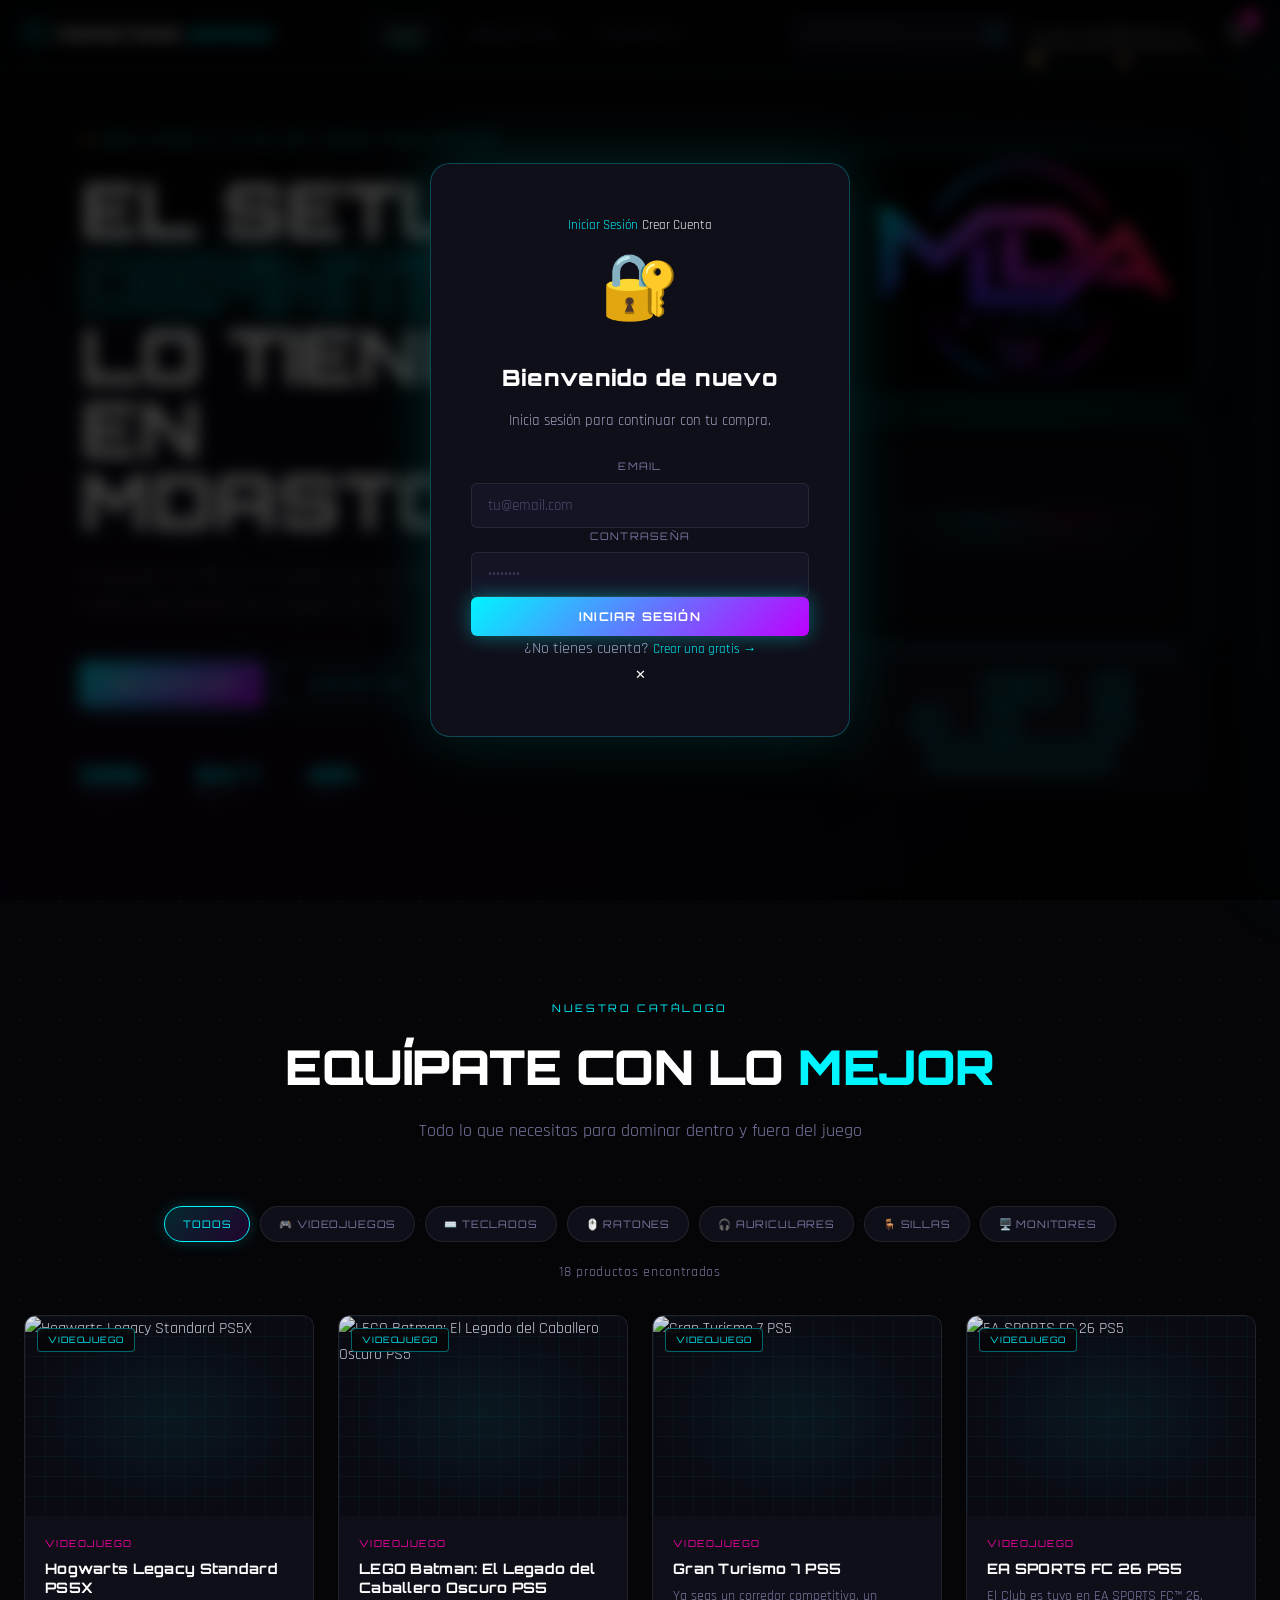
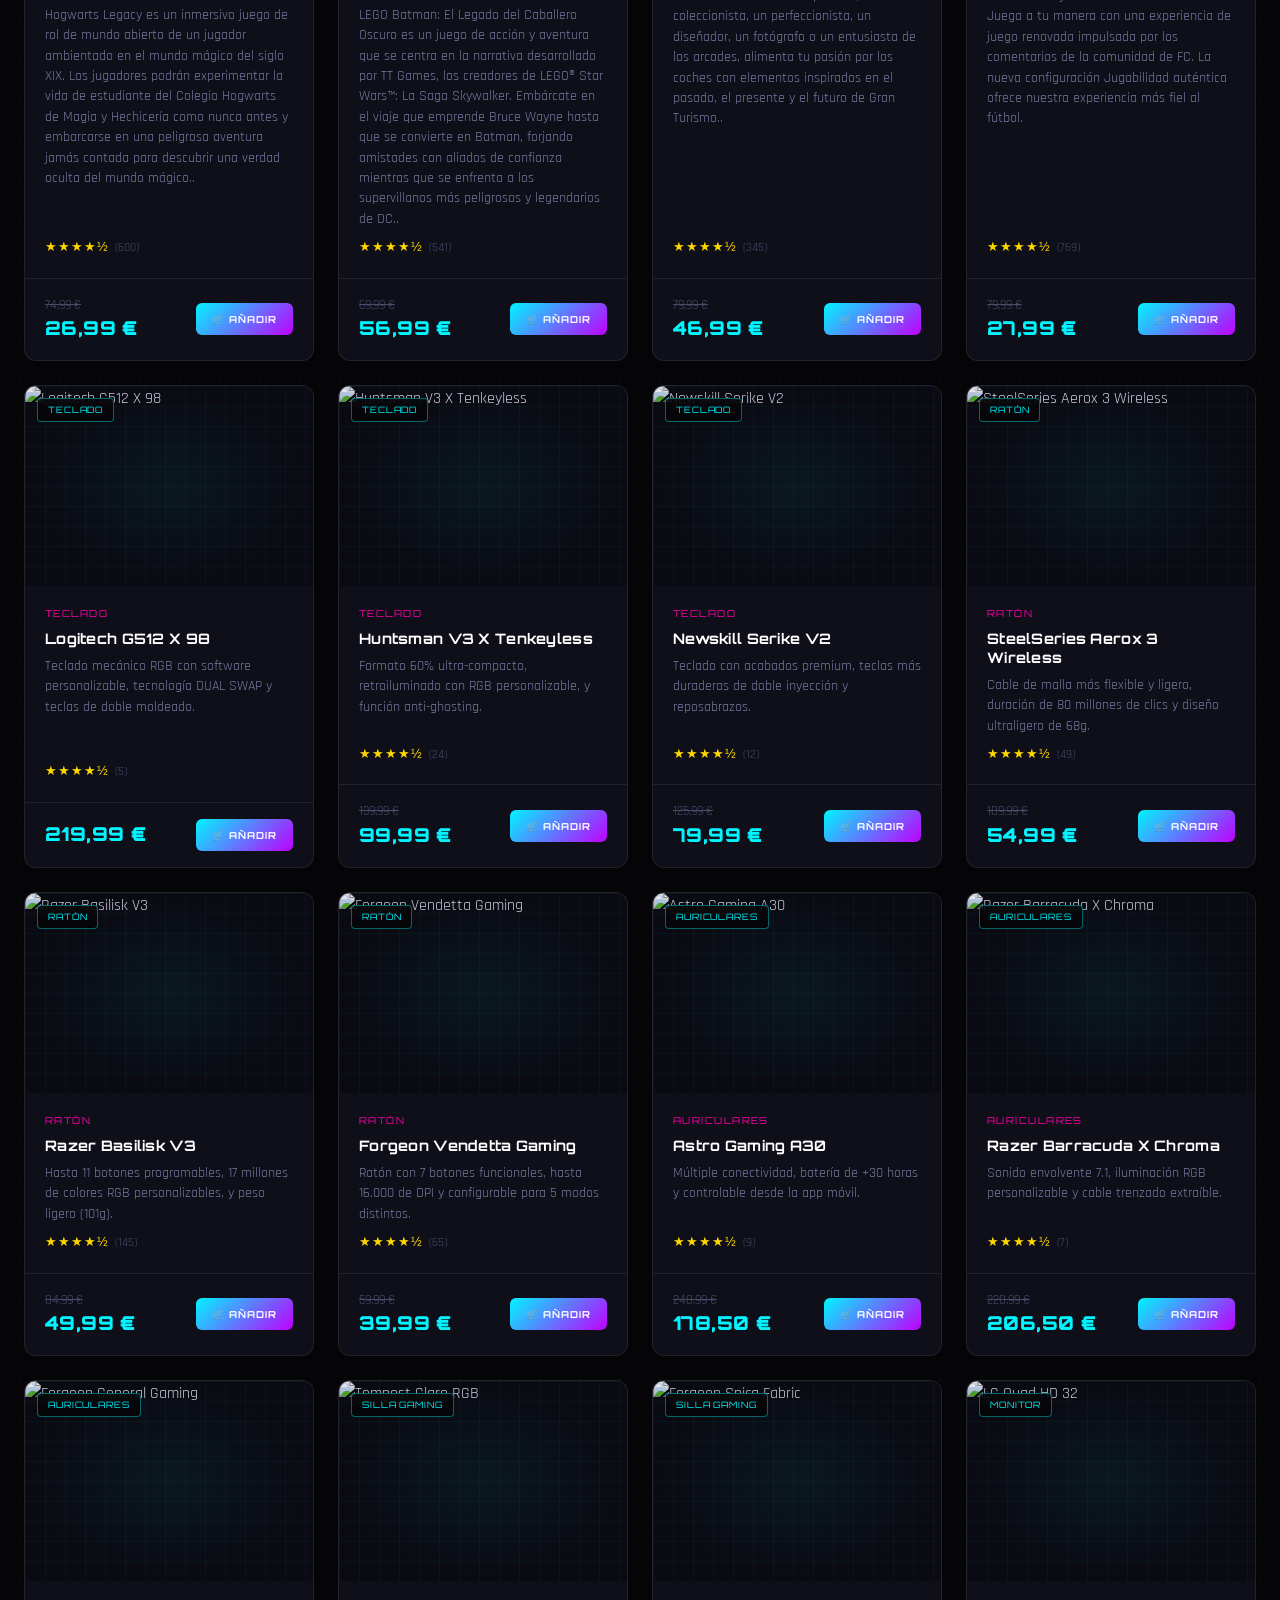
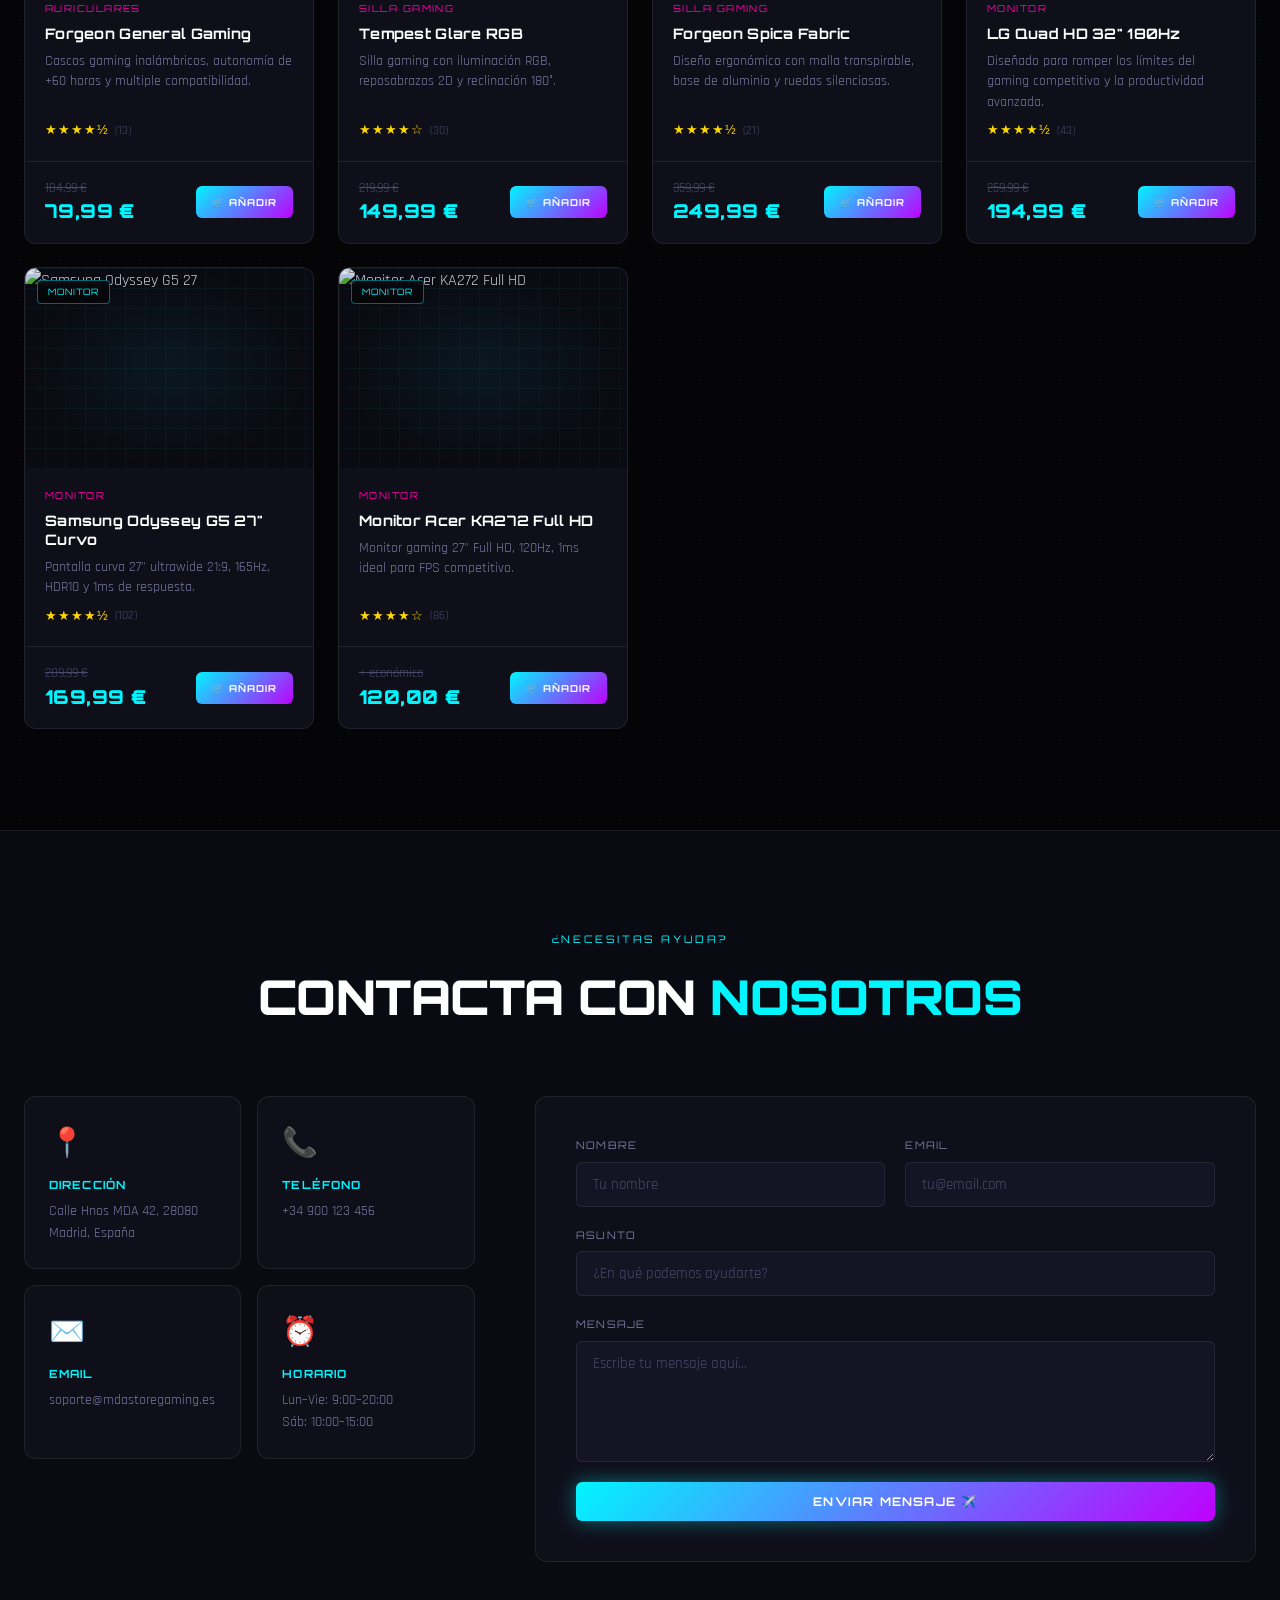
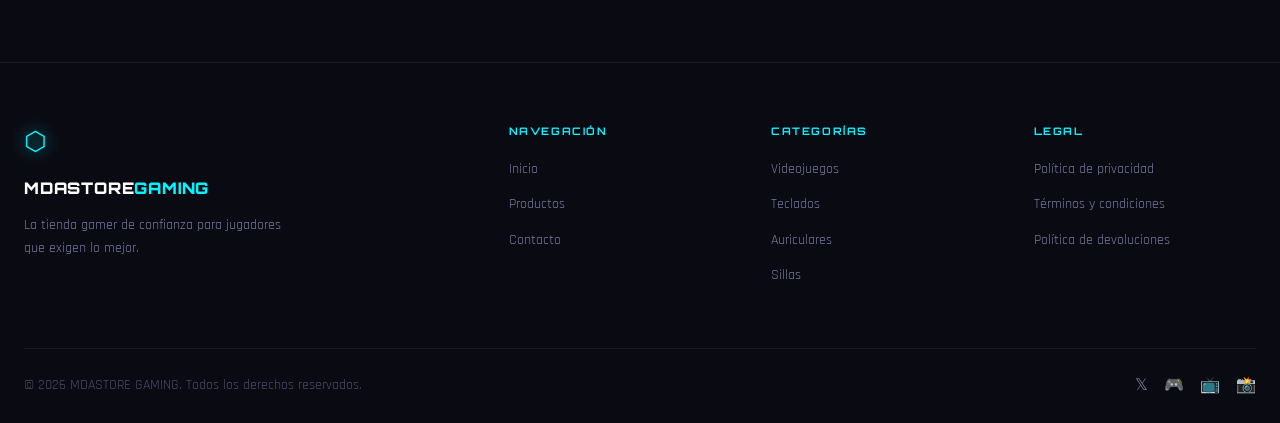
==== commit d02a0566: "cambiar titulo a MDASTORE GAMING" ====
--- a/index.html
+++ b/index.html
@@ -3,7 +3,7 @@
 <head>
   <meta charset="UTF-8" />
   <meta name="viewport" content="width=device-width, initial-scale=1.0" />
-  <title>NEXUS GAMING — Tu Tienda Gamer</title>
+  <title>MDASTORE GAMING — La mejor tienda para gamers</title>
 
   <!-- Google Fonts: Orbitron (display) + Rajdhani (body) -->
   <link rel="preconnect" href="https://fonts.googleapis.com" />
@@ -12,6 +12,9 @@
 
   <!-- Hoja de estilos externa -->
   <link rel="stylesheet" href="CODIGO.CSS"
+  <meta property="og:title" content="MDASTORE GAMING — Tu Tienda Gamer" />
+<meta property="og:description" content="Videojuegos, periféricos y hardware gaming de última generación." />
+<meta property="og:site_name" content="MDAStore Gaming" />
 <body>
 
   <!-- ═══════════════════════════════════════
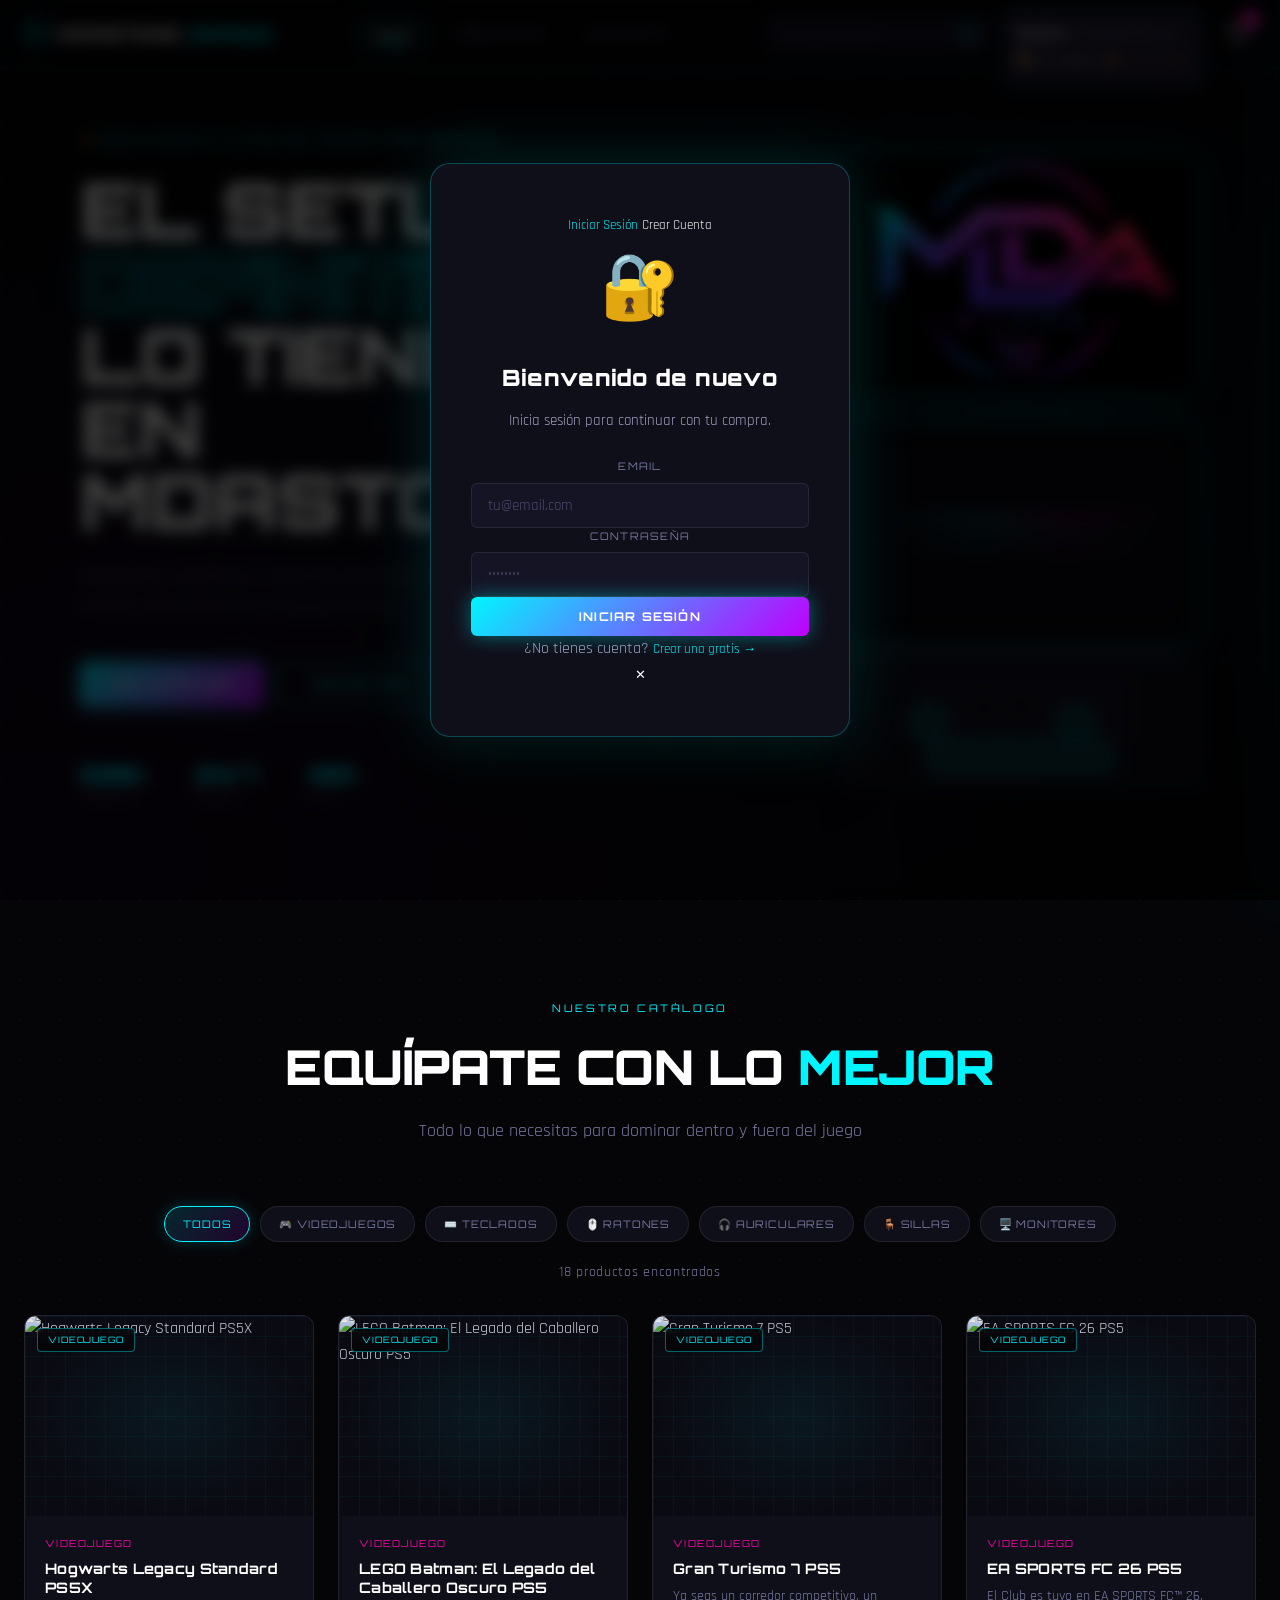
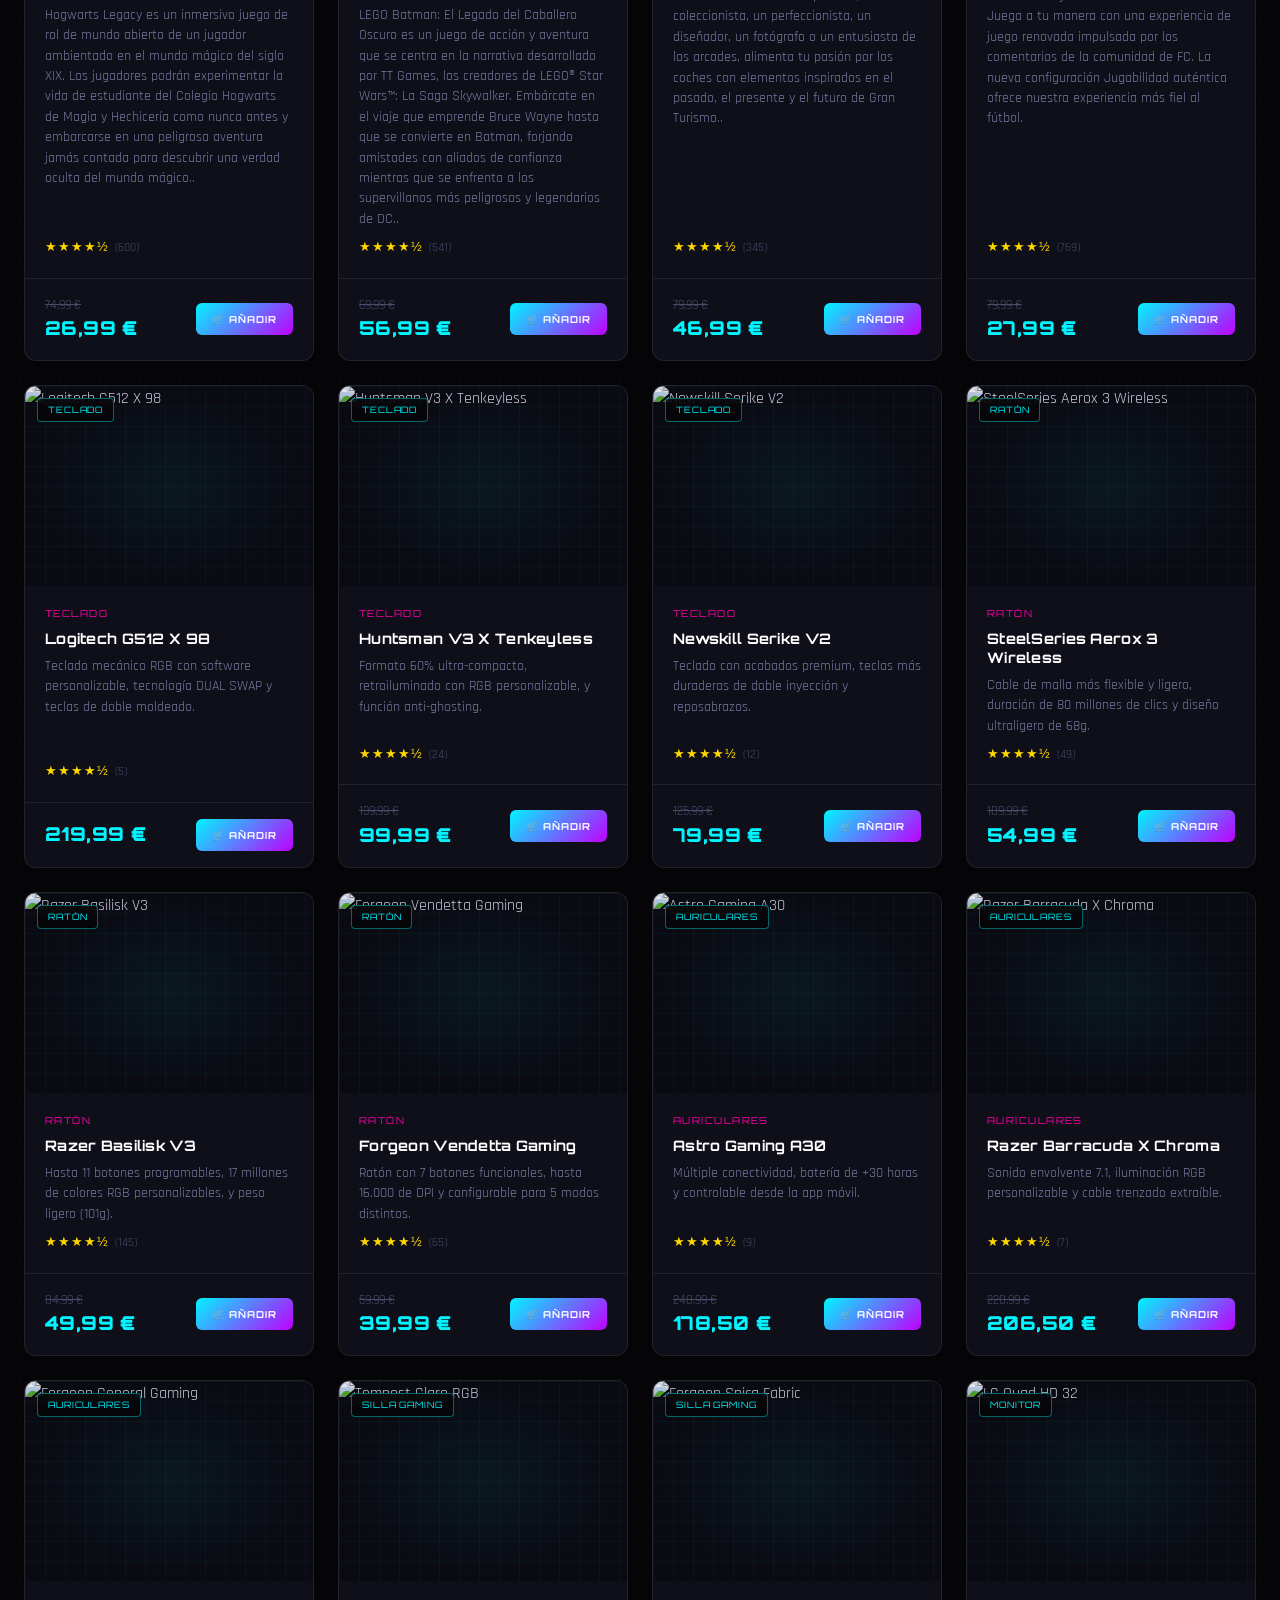
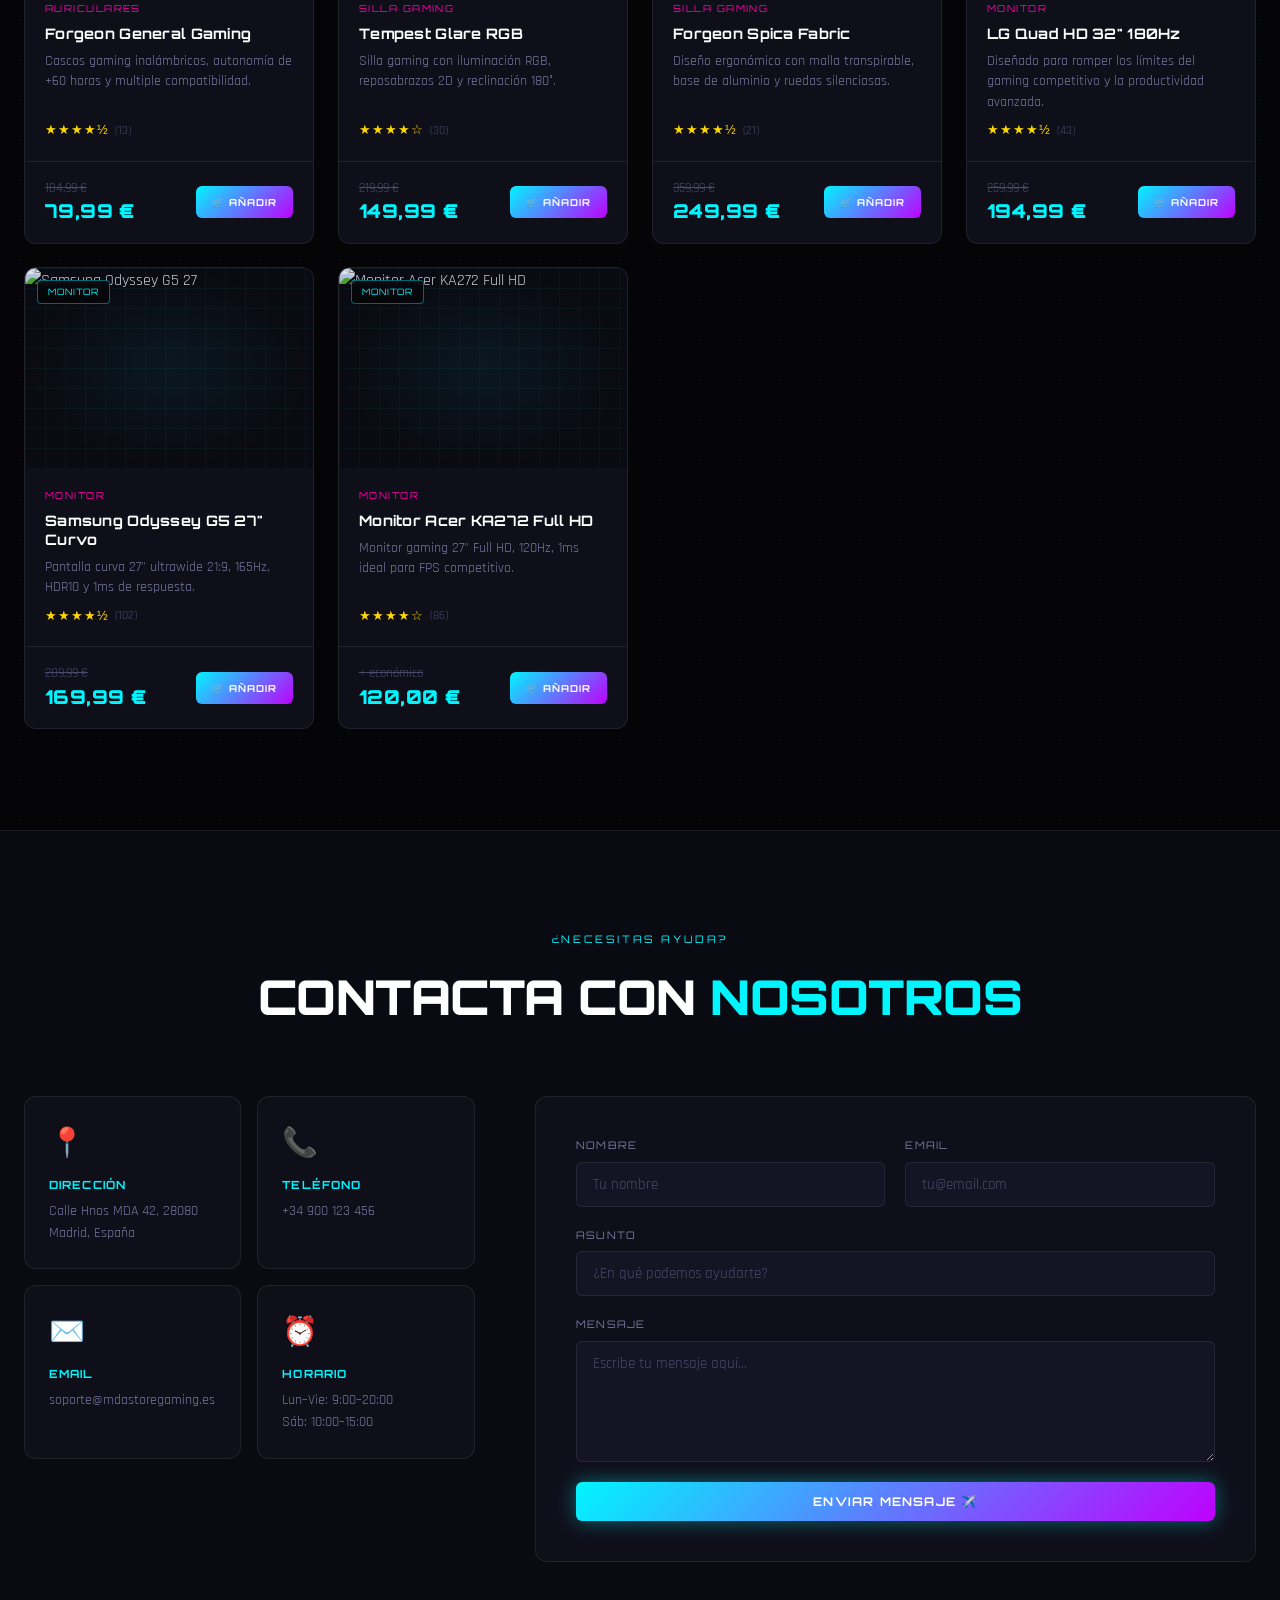
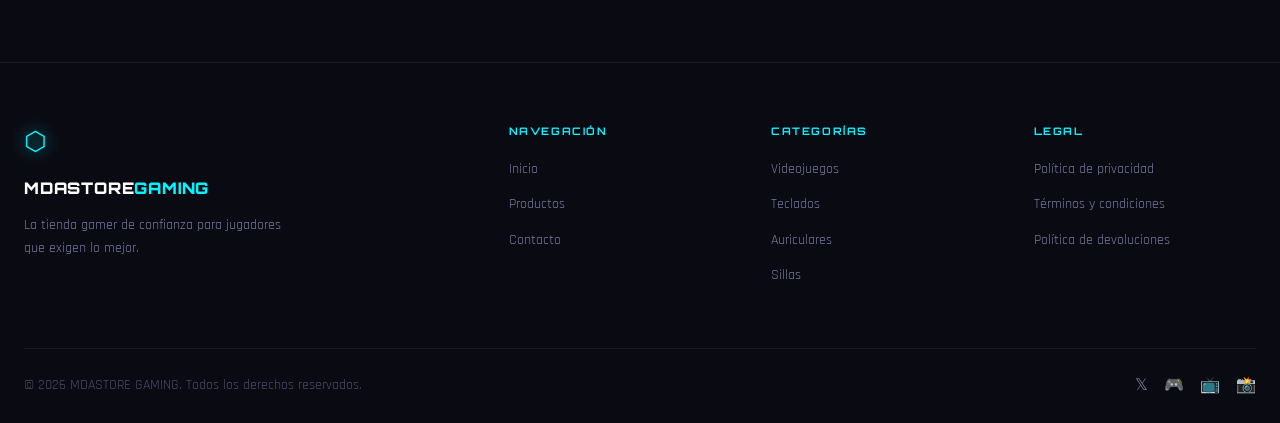
==== commit 9bbd844e: "fix: cambio mdagaming" ====
--- a/index.html
+++ b/index.html
@@ -416,7 +416,7 @@
     <!-- Panel Registro -->
     <div class="auth-panel hidden" id="panelRegister">
       <div class="modal-icon">🎮</div>
-      <h2 class="modal-title">Únete a NexusGaming</h2>
+      <h2 class="modal-title">Únete a MDAStore Gaming</h2>
       <p class="modal-text">Crea tu cuenta y recibe un email de bienvenida.</p>
       <form id="registerForm" class="auth-form" novalidate>
         <div class="form-group">
--- a/CODIGO.CSS
+++ b/CODIGO.CSS
@@ -1484,6 +1484,34 @@
 
 /* Mobile */
 @media (max-width: 768px) {
+  /* Carrito visible en móvil */
+  .cart-btn {
+    display: flex;
+    position: relative;
+  }
+
+  .cart-count {
+    display: flex;
+  }
+
+  /* Auth botón en móvil */
+  .btn-auth {
+    padding: 8px;
+  }
+
+  .btn-auth span {
+    display: none;
+  }
+
+  /* Nav actions en móvil */
+  .nav-actions {
+    gap: 8px;
+  }
+
+  /* Drawer carrito ocupa toda la pantalla */
+  .cart-drawer {
+    width: 100%;
+  }
   /* Navbar */
   .nav-links {
     position: fixed;
@@ -1630,4 +1658,165 @@
 
 .auth-panel .modal-text {
   color: #a0a0c0 !important;
+}
+/* ─── FIXES MÓVIL ──────────────────────────────────── */
+@media (max-width: 768px) {
+
+  /* Asegurar que la navbar es visible */
+  .site-header {
+    display: block !important;
+  }
+
+  .navbar {
+    display: flex !important;
+    align-items: center;
+    justify-content: space-between;
+    padding: 0 16px;
+  }
+
+  /* Mostrar hamburguesa */
+  .hamburger {
+    display: flex !important;
+  }
+
+  /* Mostrar carrito */
+  .cart-btn {
+    display: flex !important;
+  }
+
+  /* Mostrar botón auth */
+  .btn-auth {
+    display: flex !important;
+    padding: 8px !important;
+  }
+
+  /* Ocultar texto del botón auth en móvil */
+  .btn-auth span {
+    display: none !important;
+  }
+
+  /* Nav actions */
+  .nav-actions {
+    display: flex !important;
+    gap: 8px;
+  }
+
+  /* Panel carrito ocupa toda la pantalla */
+  .cart-drawer {
+    width: 100% !important;
+  }
+}
+.user-menu-item {
+  color: #ffffff !important;
+}
+
+.user-menu-item.danger {
+  color: #ff6b6b !important;
+}
+/* ─── MENÚ USUARIO ──────────────────────────────────── */
+.user-menu {
+  background: #1a1a2e;
+  border: 1px solid rgba(0,245,255,0.2);
+  border-radius: 12px;
+  padding: 12px;
+}
+
+.user-menu-name {
+  color: #ffffff;
+  font-weight: 700;
+}
+
+.user-menu-email {
+  color: #a0a0c0;
+}
+
+.user-menu-item {
+  color: #ffffff !important;
+}
+
+.user-menu-item.danger {
+  color: #ff6b6b !important;
+}
+
+.user-menu-divider {
+  border-color: rgba(255,255,255,0.1);
+}
+/* ─── FIX NAVBAR MÓVIL ──────────────────────────────── */
+@media (max-width: 768px) {
+
+  .site-header {
+    background: #0a0a18 !important;
+    border-bottom: 1px solid rgba(0,245,255,0.3) !important;
+  }
+
+  .navbar {
+    height: 60px !important;
+  }
+
+  .logo-text {
+    color: #ffffff !important;
+    font-size: 0.9rem !important;
+  }
+
+  .logo-icon {
+    color: #00f5ff !important;
+  }
+
+  .hamburger {
+    display: flex !important;
+  }
+
+  .hamburger span {
+    background: #ffffff !important;
+  }
+
+  .cart-btn {
+    display: flex !important;
+    color: #ffffff !important;
+  }
+
+  .cart-count {
+    display: flex !important;
+  }
+
+  .btn-auth {
+    display: flex !important;
+    color: #ffffff !important;
+    border-color: rgba(255,255,255,0.3) !important;
+  }
+}
+/* ─── FIX NAVBAR MÓVIL COMPLETO ─────────────────────── */
+@media (max-width: 768px) {
+
+  .navbar {
+    height: auto !important;
+    flex-wrap: wrap !important;
+    padding: 10px 16px !important;
+    gap: 10px !important;
+  }
+
+  .nav-actions {
+    display: flex !important;
+    align-items: center !important;
+    gap: 8px !important;
+    flex-wrap: nowrap !important;
+  }
+
+  .auth-btn-wrapper {
+    position: static !important;
+  }
+
+  .user-menu {
+    position: fixed !important;
+    top: 70px !important;
+    right: 10px !important;
+    left: 10px !important;
+    width: auto !important;
+    z-index: 9999 !important;
+  }
+
+  .cart-drawer {
+    width: 100vw !important;
+    max-width: 100% !important;
+  }
 }
